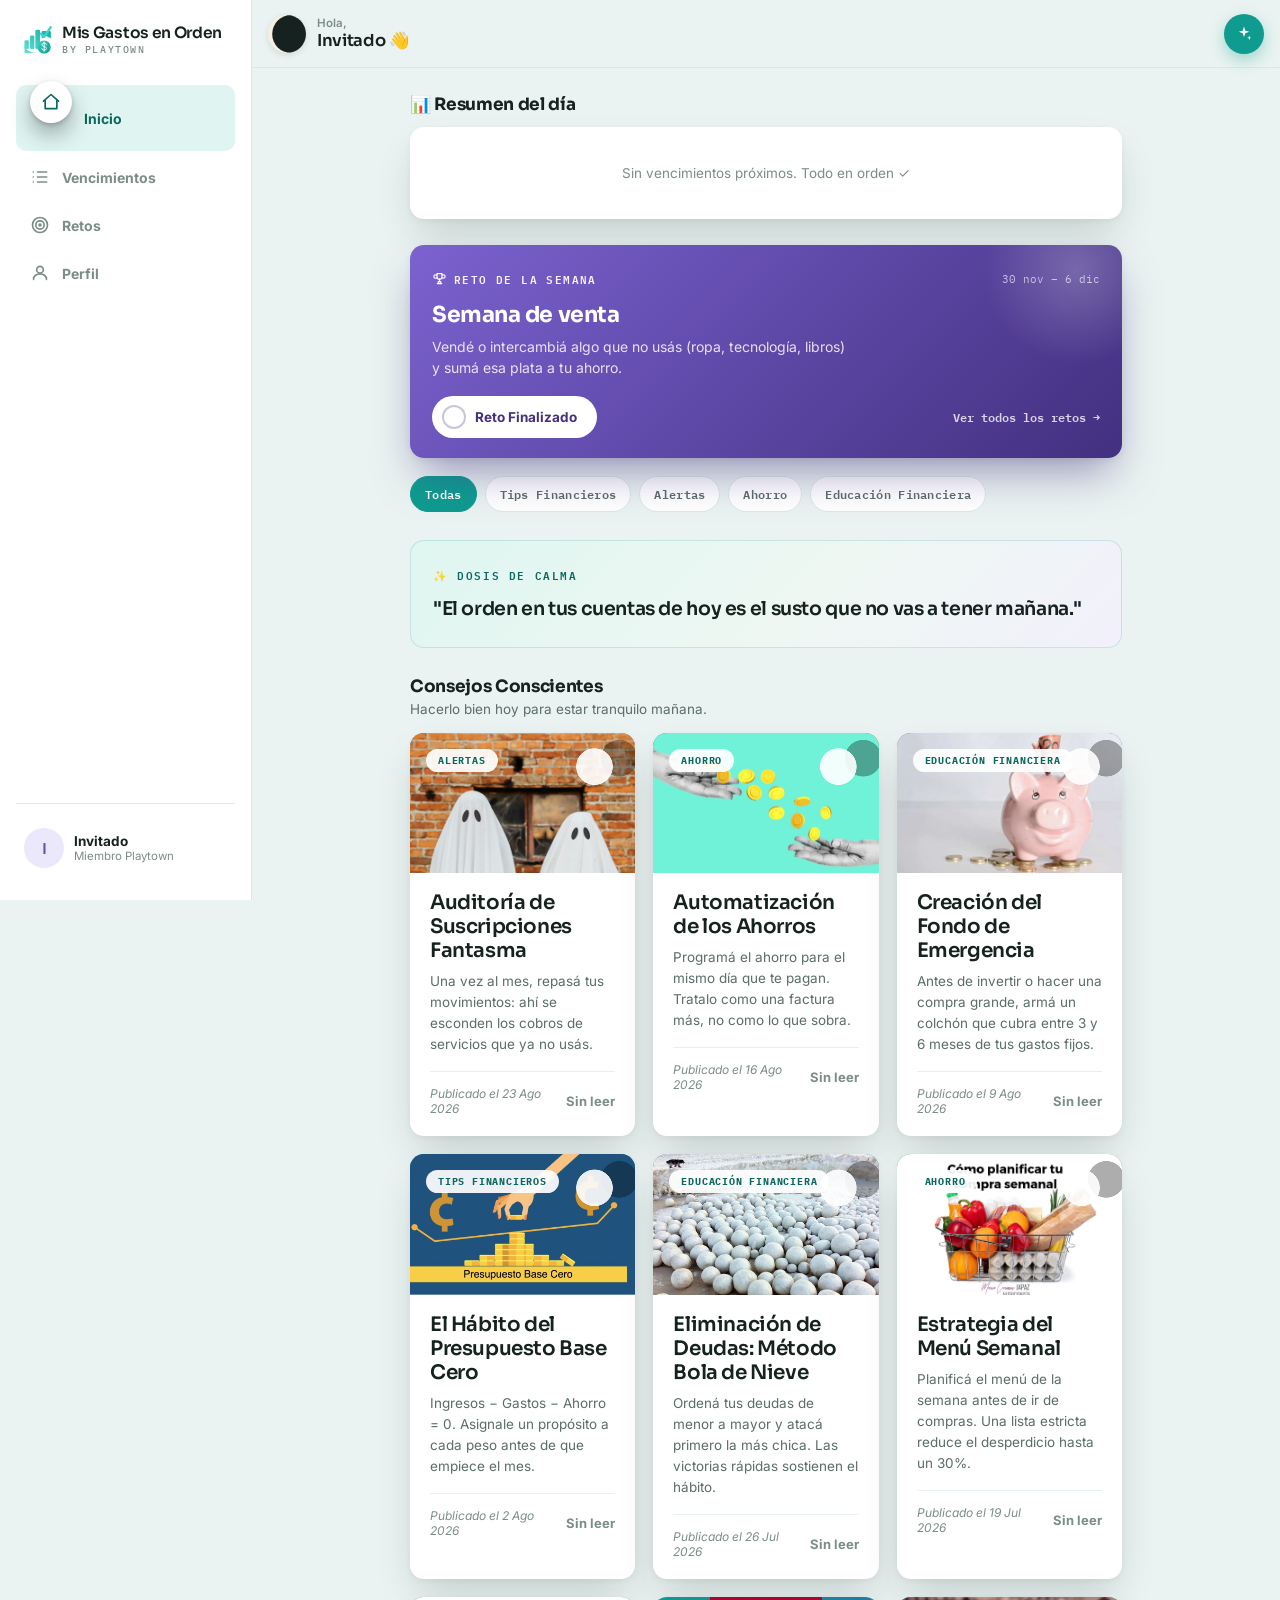
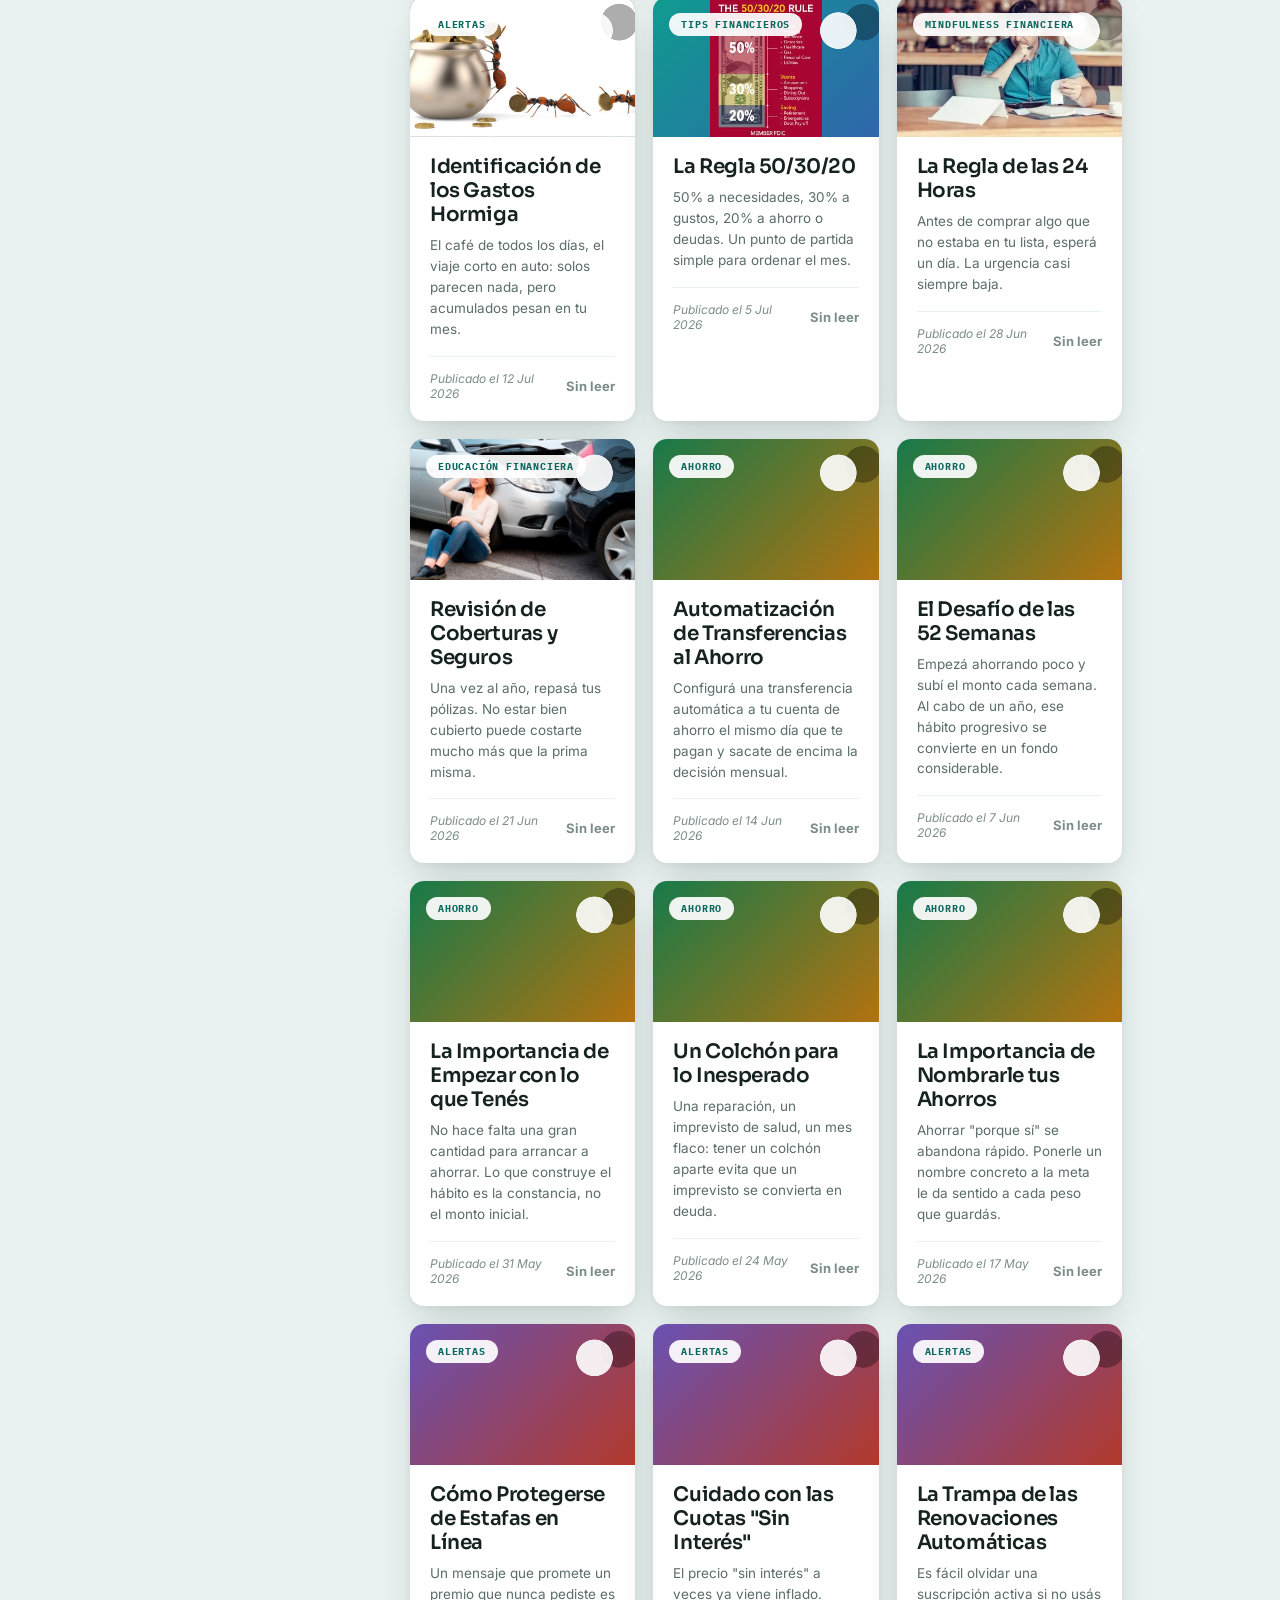
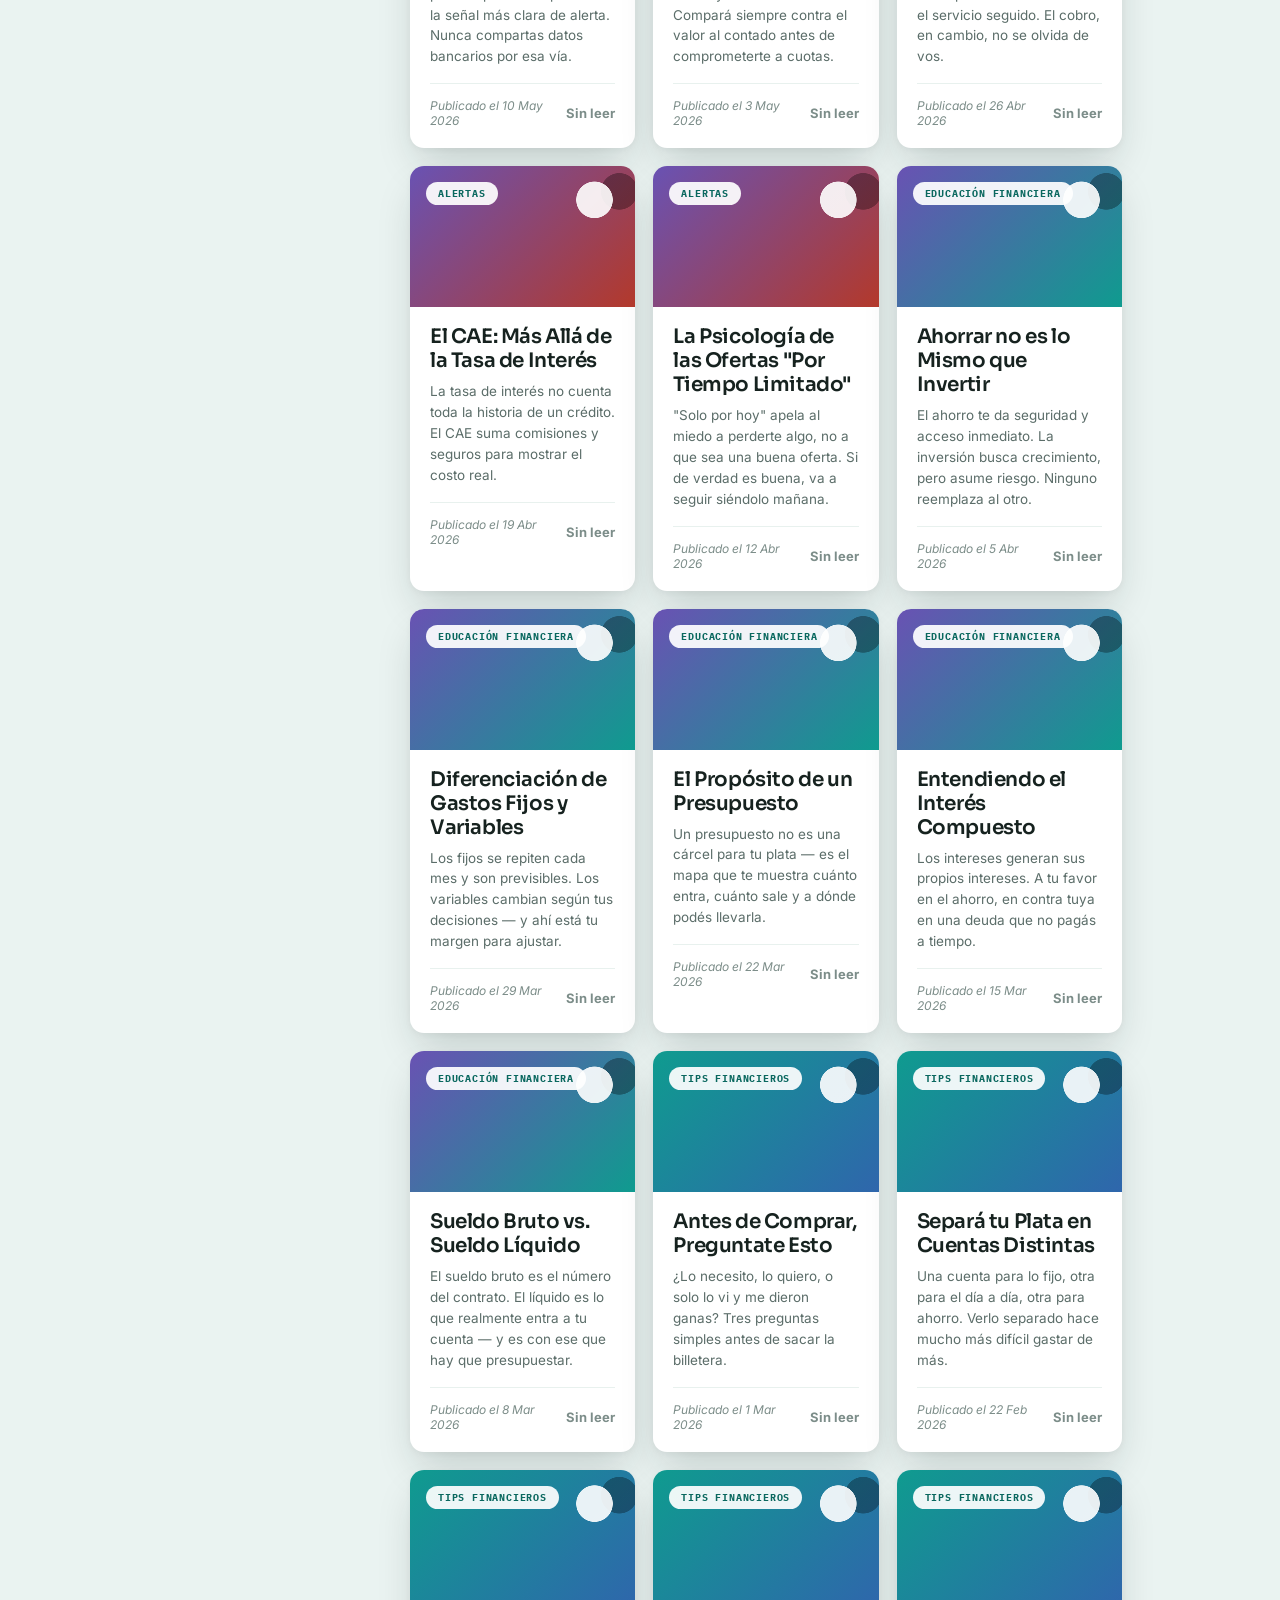
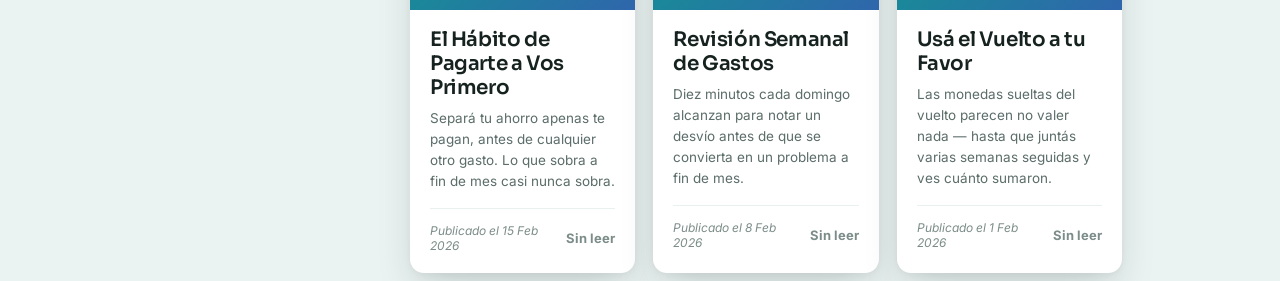
==== index.html @ 96838a33 "Initial commit: Mis Gastos en Orden App de bienestar financiero con motor de vencimientos recurrente" ====
<!DOCTYPE html>
<html lang="es">
<head>
<meta charset="UTF-8">
<meta name="viewport" content="width=device-width, initial-scale=1.0, viewport-fit=cover">
<title>Mis Gastos en Orden — Inicio</title>
<link rel="preconnect" href="https://fonts.googleapis.com">
<link rel="preconnect" href="https://fonts.gstatic.com" crossorigin>
<link href="https://fonts.googleapis.com/css2?family=Sora:wght@400;500;600;700&family=Inter:wght@400;500;600;700;800&family=IBM+Plex+Mono:wght@400;500;600&display=swap" rel="stylesheet">
<link rel="stylesheet" href="styles.css">
<link rel="icon" type="image/svg+xml" href="assets/brand/logo-mark.svg">
<link rel="apple-touch-icon" href="assets/brand/apple-touch-icon.png">
<meta name="theme-color" content="#eaf3f1">
</head>
<body>

<header class="app-header">
  <a class="header-greet" href="perfil.html">
    <span class="moon-glyph moon-glyph--lg" aria-hidden="true"><span class="moon-shadow"></span></span>
    <div class="header-greet-text">
      <p class="greet-label">Hola,</p>
      <p class="greet-name"><span class="js-greet-name">Invitado</span> 👋</p>
    </div>
  </a>
  <button class="assistant-btn" aria-label="Asistente" onclick="showToast('Muy pronto')">
    <svg viewBox="0 0 24 24" fill="currentColor"><path d="M12 2l1.8 5.6L19 9l-5.2 1.9L12 16l-1.8-5.1L5 9l5.2-1.4L12 2z"/><path d="M19 14l.9 2.6L22 17l-2.1.7L19 20l-.9-2.3L16 17l2.1-.4L19 14z"/></svg>
  </button>
</header>

<div id="home-container" class="page">
  <div class="section-head" style="margin-top:6px"><h2>📊 Resumen del día</h2></div>
  <div class="summary-list" id="home-summary"></div>

  <div id="home-challenge" hidden></div>

  <div class="cat-filter" id="home-cat-filter"></div>

  <div class="calm-card">
    <p class="calm-eyebrow">✨ Dosis de Calma</p>
    <p class="calm-quote" id="home-calm-quote">""</p>
  </div>

  <div class="section-head"><h2>Consejos Conscientes</h2></div>
  <p class="section-sub">Hacerlo bien hoy para estar tranquilo mañana.</p>
  <div class="tips-list" id="home-tips"></div>
</div>

<nav class="app-nav">
  <div class="nav-top"><div class="brand-mark"><img class="brand-icon" src="assets/brand/logo-mark.svg" alt="" aria-hidden="true"><div class="brand-logo">Mis Gastos en Orden<small>by PLAYTOWN</small></div></div></div>
  <div class="nav-links">
    <a class="nav-item" id="nav-home" href="index.html">
      <svg viewBox="0 0 24 24" fill="none" stroke="currentColor" stroke-width="2" stroke-linecap="round" stroke-linejoin="round"><path d="M3 11l9-8 9 8"/><path d="M5 10v10h14V10"/></svg>
      <span>Inicio</span>
    </a>
    <a class="nav-item" id="nav-registros" href="registros.html">
      <svg viewBox="0 0 24 24" fill="none" stroke="currentColor" stroke-width="2" stroke-linecap="round" stroke-linejoin="round"><path d="M9 6h11M9 12h11M9 18h11"/><path d="M4 6h.01M4 12h.01M4 18h.01"/></svg>
      <span>Vencimientos</span>
    </a>
    <a class="nav-item" id="nav-retos" href="retos.html">
      <svg viewBox="0 0 24 24" fill="none" stroke="currentColor" stroke-width="2"><circle cx="12" cy="12" r="9"/><circle cx="12" cy="12" r="5"/><circle cx="12" cy="12" r="1.2" fill="currentColor"/></svg>
      <span>Retos</span>
    </a>
    <a class="nav-item" id="nav-perfil" href="perfil.html">
      <svg viewBox="0 0 24 24" fill="none" stroke="currentColor" stroke-width="2" stroke-linecap="round" stroke-linejoin="round"><circle cx="12" cy="8" r="4"/><path d="M4 20c0-4 3.5-7 8-7s8 3 8 7"/></svg>
      <span>Perfil</span>
    </a>
  </div>
  <div class="nav-bottom">
    <a class="nav-user" href="perfil.html">
      <div class="avatar js-avatar">I</div>
      <div>
        <p class="nav-user-name">Invitado</p>
        <p class="nav-user-sub">Miembro Playtown</p>
      </div>
    </a>
  </div>
</nav>

<script src="mock-data.js"></script>
<script src="app.js"></script>
</body>
</html>
---- styles.css ----
/* ============================================================
   MIS GASTOS EN ORDEN — design system
   Wallet teal: fondo menta muy suave, cards blancas flotando,
   acento turquesa vibrante como color de marca, tipografía
   redondeada y amigable en titulares (nada de alarma financiera).
   El anillo de vencimiento de cada gasto fijo (ver app.js) sigue
   siendo la seña de identidad — sólo cambia la paleta que lo viste.
   Los montos y fechas se escriben en mono, como una cartola.
   ============================================================ */

:root {
  --bg: #eaf3f1;
  --card: #ffffff;
  --ink: #16221f;
  --ink-dim: #5b6d69;
  --ink-faint: #7c8d89;
  --border: #dbe8e4;
  --border-soft: #e8f1ee;

  --cyan: #0f9b8f;
  --cyan-ink: #0a685f;
  --cyan-pastel: #e0f5f2;
  --violet: #6952b3;
  --violet-pastel: #ece8fb;
  --blue: #2f66ac;
  --blue-pastel: #e6eff9;
  --green: #177a4a;
  --green-pastel: #e3f6ec;
  --orange: #b3720f;
  --orange-pastel: #fbeed9;
  --red: #b3392b;
  --red-pastel: #fbe3e0;

  --nav-bg: #0c433d;
  --nav-fg: rgba(255,255,255,0.62);
  --nav-fg-active: #ffffff;
  --nav-active-bg: rgba(255,255,255,0.16);

  --rl: 14px;
  --rm: 12px;
  --rs: 10px;

  --header-h: 68px;
  --nav-h: 64px;
  --sidebar-w: 252px;

  --shadow-card: 0 2px 6px rgba(16,34,31,0.04), 0 20px 40px -8px rgba(16,34,31,0.18);
  --shadow-card-sm: 0 2px 4px rgba(16,34,31,0.04), 0 10px 24px -6px rgba(16,34,31,0.14);
  --shadow-pop: 0 24px 64px rgba(16,34,31,0.24);
  --shadow-nav: 0 18px 40px rgba(12,67,61,0.4);

  --font-display: 'Sora', -apple-system, BlinkMacSystemFont, "Segoe UI", sans-serif;
  --font-body: 'Inter', -apple-system, BlinkMacSystemFont, "Segoe UI", Roboto, Helvetica, Arial, sans-serif;
  /* Sora es ancha por defecto; el tracking negativo es lo que la hace leer
     compacta y moderna en títulos. Va junto a --font-display, siempre. */
  --tracking-display: -0.02em;
  --font-mono: 'IBM Plex Mono', ui-monospace, SFMono-Regular, Menlo, Consolas, monospace;

  font-family: var(--font-body);
}

* { box-sizing: border-box; }

html, body {
  margin: 0;
  padding: 0;
  background: var(--bg);
  color: var(--ink);
  -webkit-font-smoothing: antialiased;
}

body {
  padding-top: var(--header-h);
  padding-bottom: calc(var(--nav-h) + 42px);
  min-height: 100vh;
  overflow-x: hidden;
}
body.no-nav { padding-bottom: 24px; }

img { max-width: 100%; display: block; }
a { color: inherit; text-decoration: none; }
button { font-family: inherit; cursor: pointer; border: none; background: none; color: inherit; }
input, select, textarea { font-family: inherit; }

:focus-visible {
  outline: 2px solid var(--cyan);
  outline-offset: 2px;
  border-radius: 4px;
}

@media (prefers-reduced-motion: reduce) {
  *, *::before, *::after {
    animation-duration: 0.001ms !important;
    animation-iteration-count: 1 !important;
    transition-duration: 0.001ms !important;
  }
}

.page {
  max-width: 640px;
  margin: 0 auto;
  padding: 20px 16px 8px;
}

/* ---------- fixed header ---------- */

.app-header {
  position: fixed;
  top: 0;
  left: 0;
  right: 0;
  height: var(--header-h);
  background: rgba(234,243,241,0.88);
  backdrop-filter: blur(10px);
  border-bottom: 1px solid var(--border);
  display: flex;
  align-items: center;
  justify-content: space-between;
  padding: 0 16px;
  z-index: 40;
}

.brand-mark {
  display: flex;
  align-items: center;
  gap: 10px;
}

/* Isotipo oficial (barras + check + moneda). Vive en assets/brand/logo-mark.svg
   y se repite en cada header/sidebar; el favicon usa el mismo archivo. */
.brand-icon {
  width: 28px;
  height: 28px;
  flex-shrink: 0;
  display: block;
}

/* La luna de hoy se calcula en renderMoonGlyphs() (app.js). Desde que existe
   el isotipo, ya no acompaña al wordmark en header/sidebar: queda como avatar
   del saludo en Inicio (.moon-glyph--lg), que es donde el ciclo lunar se lee
   como "la plata también tiene fases". */
.moon-glyph {
  position: relative;
  width: 20px;
  height: 20px;
  border-radius: 50%;
  overflow: hidden;
  flex-shrink: 0;
  background: #f6f0e3;
  border: 1px solid var(--border);
}
.moon-shadow {
  position: absolute;
  inset: 0;
  background: var(--ink);
  border-radius: 50%;
}

.brand-logo {
  font-family: var(--font-display);
  letter-spacing: var(--tracking-display);
  font-weight: 600;
  font-size: 15.5px;
  color: var(--ink);
  line-height: 1.15;
}
.brand-logo small {
  display: block;
  font-family: var(--font-mono);
  font-weight: 500;
  font-size: 10px;
  color: var(--ink-faint);
  letter-spacing: 1.6px;
  text-transform: uppercase;
  margin-top: 2px;
}

/* ---------- header greeting (home) ---------- */
/* Reemplaza al brand-mark en Inicio: la marca lunar hace de avatar y el
   saludo ocupa el lugar del nombre de la app, como el "Hi! Ismail" de la
   referencia — sin perder el mecanismo de la luna del día. */
.header-greet {
  display: flex;
  align-items: center;
  gap: 11px;
}
.moon-glyph--lg {
  width: 38px;
  height: 38px;
  border: none;
  box-shadow: 0 2px 6px rgba(16,34,31,0.12);
}
.header-greet-text { line-height: 1.2; }
.greet-label {
  margin: 0;
  font-size: 11.5px;
  color: var(--ink-faint);
  font-weight: 600;
}
.greet-name {
  margin: 0;
  font-family: var(--font-display);
  letter-spacing: var(--tracking-display);
  font-weight: 600;
  font-size: 16.5px;
  color: var(--ink);
}

.assistant-btn {
  width: 40px;
  height: 40px;
  border-radius: 50%;
  background: var(--cyan);
  color: #fff;
  display: flex;
  align-items: center;
  justify-content: center;
  flex-shrink: 0;
  box-shadow: 0 6px 16px rgba(15,155,143,0.35);
  transition: transform 0.15s ease;
}
.assistant-btn:active { transform: scale(0.94); }
.assistant-btn svg { width: 18px; height: 18px; }

.back-btn {
  display: inline-flex;
  align-items: center;
  gap: 6px;
  color: var(--ink-dim);
  font-weight: 600;
  font-size: 14px;
}
.back-btn svg { width: 18px; height: 18px; }
.back-btn:hover { color: var(--ink); }

/* ---------- page titles ---------- */

.page-title {
  font-family: var(--font-display);
  letter-spacing: var(--tracking-display);
  font-size: 26px;
  font-weight: 700;
  margin: 4px 0 6px;
}
.page-sub {
  color: var(--ink-dim);
  font-size: 14px;
  margin: 0 0 22px;
}

.section-head {
  display: flex;
  align-items: baseline;
  justify-content: space-between;
  margin: 28px 0 12px;
}
.section-head h2 {
  font-family: var(--font-display);
  letter-spacing: var(--tracking-display);
  font-size: 17px;
  font-weight: 700;
  margin: 0;
}
.section-sub {
  color: var(--ink-dim);
  font-size: 13.5px;
  margin: -8px 0 16px;
}

/* ---------- summary cards (Resumen del día) ---------- */
/* Una sola card agrupada con filas divididas adentro — como el listado de
   transacciones de la referencia — en vez de una card suelta por aviso. */

.summary-list {
  display: block;
  background: var(--card);
  border-radius: var(--rl);
  box-shadow: var(--shadow-card);
  overflow: hidden;
  padding: 4px 0;
}
.summary-list .empty-state { padding: 34px 22px; }
.summary-list .skeleton { margin: 10px 16px; height: 56px; border-radius: var(--rs); }

.summary-card {
  display: flex;
  flex-direction: column;
  gap: 12px;
  background: none;
  border: none;
  padding: 18px 22px;
  transition: background 0.15s ease;
}
.summary-card:active { background: var(--border-soft); }
.summary-card + .summary-card { border-top: 1px solid var(--border-soft); }
.summary-card.is-overdue { background: linear-gradient(90deg, var(--red-pastel), var(--card) 70%); }

.summary-card-top { display: flex; align-items: center; gap: 16px; }
.summary-card-bottom { display: flex; align-items: center; justify-content: flex-end; gap: 10px; flex-wrap: wrap; }

/* ---------- anillo de ciclo (vencimientos) ---------- */
/* Barrido real: día 1 del mes = casi vacío, día de vencimiento = anillo
   completo. Vencido tiñe de rojo con un pulso lento; pagado cierra en
   verde con un check superpuesto. Ver VENC_RING_COLOR en app.js. */

.venc-icon {
  position: relative;
  flex-shrink: 0;
  display: flex;
  align-items: center;
  justify-content: center;
}
.venc-ring { position: absolute; inset: 0; }
.venc-ring-track { fill: none; stroke: var(--border); stroke-width: 2.5px; }
.venc-ring-fill {
  fill: none;
  stroke-width: 2.5px;
  stroke-linecap: round;
  transition: stroke-dasharray 0.4s ease;
}
.venc-ring--pulse .venc-ring-fill { animation: venc-pulse 2.8s ease-in-out infinite; }
@keyframes venc-pulse {
  0%, 100% { opacity: 1; }
  50% { opacity: 0.45; }
}
.venc-check {
  position: absolute;
  right: -2px;
  bottom: -2px;
  width: 16px;
  height: 16px;
  border-radius: 50%;
  background: var(--green);
  color: #fff;
  border: 2px solid var(--card);
  display: flex;
  align-items: center;
  justify-content: center;
}
.venc-check svg { width: 8px; height: 8px; }

.summary-icon {
  width: 52px;
  height: 52px;
  border-radius: 50%;
  flex-shrink: 0;
  position: relative;
  z-index: 1;
  display: flex;
  align-items: center;
  justify-content: center;
}
.summary-icon svg { width: 22px; height: 22px; }
.summary-icon.cyan { background: var(--cyan-pastel); color: var(--cyan-ink); }
.summary-icon.violet { background: var(--violet-pastel); color: var(--violet); }
.summary-icon.green { background: var(--green-pastel); color: var(--green); }
.summary-icon.red { background: var(--red-pastel); color: var(--red); }
.summary-icon.blue { background: var(--blue-pastel); color: var(--blue); }
.summary-icon.orange { background: var(--orange-pastel); color: var(--orange); }
.summary-icon.grey { background: var(--border-soft); color: var(--ink-faint); }

.summary-body { flex: 1; min-width: 0; }
.summary-body h3 {
  font-family: var(--font-display);
  letter-spacing: var(--tracking-display);
  font-size: 15px;
  font-weight: 600;
  margin: 0 0 2px;
}
.summary-cat {
  font-family: var(--font-mono);
  font-size: 11px;
  font-weight: 500;
  color: var(--ink-faint);
}
.summary-body p {
  font-size: 12.5px;
  color: var(--ink-dim);
  margin: 0;
  overflow: hidden;
  text-overflow: ellipsis;
  white-space: nowrap;
}

.status-pill {
  display: inline-flex;
  align-items: center;
  gap: 4px;
  padding: 2px 8px;
  border-radius: 999px;
  font-family: var(--font-mono);
  font-size: 9.5px;
  font-weight: 600;
  letter-spacing: 0.4px;
  text-transform: uppercase;
  margin-left: 8px;
  vertical-align: middle;
}
.status-pill.overdue { background: var(--red); color: #fff; }
.status-pill.due-soon { background: var(--cyan-pastel); color: var(--cyan-ink); }
.summary-body p .status-pill:first-child { margin-left: 0; }

.chevron {
  width: 18px;
  height: 18px;
  color: var(--ink-faint);
  flex-shrink: 0;
}

.summary-actions {
  display: flex;
  align-items: center;
  gap: 8px;
  flex-shrink: 0;
}
.summary-pay-btn {
  display: flex;
  align-items: center;
  gap: 5px;
  height: 34px;
  padding: 0 13px 0 10px;
  border-radius: 999px;
  background: var(--green);
  color: #fff;
  font-family: var(--font-mono);
  font-weight: 700;
  font-size: 10px;
  letter-spacing: 0.2px;
  text-transform: uppercase;
  white-space: nowrap;
  flex-shrink: 0;
  transition: transform 0.15s ease, filter 0.15s ease;
}
.summary-pay-btn svg { width: 15px; height: 15px; flex-shrink: 0; }
.summary-pay-btn:hover { filter: brightness(1.08); }
.summary-pay-btn:active { transform: scale(0.95); }

.summary-more-btn {
  width: 32px;
  height: 32px;
  border-radius: 50%;
  display: flex;
  align-items: center;
  justify-content: center;
  color: var(--ink-faint);
  flex-shrink: 0;
}
.summary-more-btn svg { width: 15px; height: 15px; }
.summary-more-btn:hover { background: var(--border-soft); color: var(--ink); }

/* ---------- filtro de categorías (Consejos Conscientes) ---------- */

.cat-filter {
  display: flex;
  gap: 8px;
  overflow-x: auto;
  margin: 18px 0 0;
  padding-bottom: 2px;
  scrollbar-width: none;
}
.cat-filter::-webkit-scrollbar { display: none; }
.cat-chip {
  flex-shrink: 0;
  padding: 7px 14px;
  border-radius: 999px;
  border: 1px solid var(--border);
  background: var(--card);
  font-family: var(--font-mono);
  font-size: 11.5px;
  font-weight: 600;
  letter-spacing: 0.3px;
  color: var(--ink-dim);
  transition: background 0.15s, color 0.15s, border-color 0.15s;
}
.cat-chip.active {
  background: var(--cyan);
  border-color: var(--cyan);
  color: #fff;
}

/* ---------- dosis de calma ---------- */

.calm-card {
  border-radius: var(--rl);
  padding: 24px 22px;
  margin: 26px 0 4px;
  background: linear-gradient(135deg, #dff6f1, #eef7f2 55%, #f2f0fb);
  border: 1px solid rgba(15,155,143,0.18);
}
.calm-eyebrow {
  font-family: var(--font-mono);
  font-size: 11px;
  font-weight: 600;
  letter-spacing: 1.6px;
  text-transform: uppercase;
  color: var(--cyan-ink);
  margin: 0 0 12px;
}
.calm-quote {
  font-family: var(--font-display);
  letter-spacing: var(--tracking-display);
  font-style: normal;
  font-weight: 600;
  font-size: 19px;
  line-height: 1.4;
  margin: 0;
  color: var(--ink);
}

/* ---------- reto de la semana ---------- */
/* La pieza más llamativa de la app, a propósito: una card llena de color
   contra el fondo menta y las cards blancas, para que el reto no se lea como
   un aviso de vencimiento más. Violeta mientras corre, verde al finalizarlo —
   y nunca desaparece: se queda visible toda la semana.
   El check del botón hereda la gramática del anillo de vencimiento: vacío
   mientras hay algo pendiente, cerrado y en verde cuando ya está. */

.challenge-card {
  position: relative;
  overflow: hidden;
  border-radius: var(--rl);
  padding: 24px 22px 20px;
  margin: 26px 0 4px;
  color: #fff;
  background: linear-gradient(135deg, #7b62cf 0%, #5b46a3 55%, #43307f 100%);
  box-shadow: 0 2px 6px rgba(16,34,31,0.06), 0 22px 44px -10px rgba(67,48,127,0.5);
  transition: background 0.25s ease, box-shadow 0.25s ease;
}
/* Halo suave, puramente decorativo: da profundidad sin sumar un asset. */
.challenge-card::after {
  content: '';
  position: absolute;
  top: -70px;
  right: -50px;
  width: 190px;
  height: 190px;
  border-radius: 50%;
  background: radial-gradient(circle, rgba(255,255,255,0.22), rgba(255,255,255,0) 70%);
  pointer-events: none;
}
.challenge-card.is-done {
  background: linear-gradient(135deg, #239c62 0%, #147a4a 55%, #0c5836 100%);
  box-shadow: 0 2px 6px rgba(16,34,31,0.06), 0 22px 44px -10px rgba(12,88,54,0.45);
}
#retos-current .challenge-card { margin-top: 4px; }

.challenge-head {
  position: relative;
  display: flex;
  align-items: center;
  justify-content: space-between;
  gap: 10px;
  margin-bottom: 13px;
}
.challenge-eyebrow {
  display: flex;
  align-items: center;
  gap: 7px;
  font-family: var(--font-mono);
  font-size: 11px;
  font-weight: 600;
  letter-spacing: 1.4px;
  text-transform: uppercase;
  color: rgba(255,255,255,0.92);
}
.challenge-eyebrow svg { width: 15px; height: 15px; flex-shrink: 0; }
.challenge-week {
  font-family: var(--font-mono);
  font-size: 11px;
  color: rgba(255,255,255,0.66);
  white-space: nowrap;
}
.challenge-title {
  position: relative;
  font-family: var(--font-display);
  letter-spacing: var(--tracking-display);
  font-size: 22px;
  font-weight: 700;
  margin: 0 0 8px;
}
.challenge-desc {
  position: relative;
  margin: 0 0 18px;
  font-size: 14px;
  line-height: 1.5;
  color: rgba(255,255,255,0.84);
  max-width: 46ch;
}
.challenge-foot {
  position: relative;
  display: flex;
  align-items: center;
  justify-content: space-between;
  gap: 12px;
  flex-wrap: wrap;
}
.challenge-btn {
  display: flex;
  align-items: center;
  gap: 9px;
  height: 42px;
  padding: 0 20px 0 10px;
  border-radius: 999px;
  background: #fff;
  color: #43307f;
  font-weight: 700;
  font-size: 13.5px;
  transition: transform 0.15s ease;
}
.challenge-btn:active { transform: scale(0.97); }
.challenge-check {
  width: 24px;
  height: 24px;
  border-radius: 50%;
  flex-shrink: 0;
  display: flex;
  align-items: center;
  justify-content: center;
  border: 2px solid rgba(67,48,127,0.28);
  color: transparent;
  transition: background 0.2s ease, color 0.2s ease, border-color 0.2s ease;
}
.challenge-check svg { width: 13px; height: 13px; }
.challenge-btn:hover .challenge-check { border-color: rgba(67,48,127,0.5); }
.challenge-card.is-done .challenge-btn { color: #0c5836; }
.challenge-card.is-done .challenge-check {
  background: var(--green);
  border-color: var(--green);
  color: #fff;
}
.challenge-link {
  font-family: var(--font-mono);
  font-size: 11.5px;
  font-weight: 600;
  color: rgba(255,255,255,0.78);
}
.challenge-link:hover { color: #fff; }

/* ---------- historial de retos (página Retos) ---------- */
/* Los que se pasaron no van en rojo: la app no reta al usuario, sólo deja
   el registro. Gris apagado, misma lógica que el "sin alarma" del resto. */

.section-count {
  font-family: var(--font-mono);
  font-size: 12px;
  font-weight: 600;
  color: var(--ink-faint);
}

.challenge-list {
  display: block;
  background: var(--card);
  border-radius: var(--rl);
  box-shadow: var(--shadow-card);
  overflow: hidden;
  padding: 4px 0;
}
.challenge-list .empty-state { padding: 30px 22px; }

.challenge-row {
  display: flex;
  align-items: flex-start;
  gap: 14px;
  padding: 16px 22px;
}
.challenge-row + .challenge-row { border-top: 1px solid var(--border-soft); }
.challenge-row-icon {
  width: 32px;
  height: 32px;
  border-radius: 50%;
  flex-shrink: 0;
  margin-top: 2px;
  display: flex;
  align-items: center;
  justify-content: center;
}
.challenge-row-icon svg { width: 15px; height: 15px; }
.challenge-row-icon.is-done { background: var(--green-pastel); color: var(--green); }
.challenge-row-icon.is-missed { background: var(--border-soft); color: var(--ink-faint); }

.challenge-row-body { flex: 1; min-width: 0; }
.challenge-row-top {
  display: flex;
  align-items: center;
  gap: 8px;
  flex-wrap: wrap;
  margin-bottom: 3px;
}
.challenge-row-top h4 { margin: 0; font-size: 14.5px; font-weight: 700; }
.challenge-row-body p {
  margin: 0 0 6px;
  font-size: 13px;
  line-height: 1.45;
  color: var(--ink-dim);
}
.challenge-row-week {
  font-family: var(--font-mono);
  font-size: 11px;
  color: var(--ink-faint);
}

/* ---------- tips (Consejos Conscientes) ---------- */

.tips-list {
  display: grid;
  grid-template-columns: 1fr;
  gap: 18px;
}
@media (min-width: 640px) {
  .tips-list { grid-template-columns: repeat(2, 1fr); }
}
@media (min-width: 900px) {
  .tips-list { grid-template-columns: repeat(3, 1fr); }
}

.tip-card {
  background: var(--card);
  border: none;
  border-radius: var(--rl);
  overflow: hidden;
  box-shadow: var(--shadow-card);
  display: block;
}

.tip-image {
  position: relative;
  aspect-ratio: 16 / 10;
  background: var(--tip-grad, linear-gradient(135deg, #0f9b8f, #177a4a));
  display: flex;
  align-items: flex-start;
  padding: 16px;
  overflow: hidden;
}
.tip-image-photo {
  position: absolute;
  inset: 0;
  width: 100%;
  height: 100%;
}
/* Crescent en la esquina: la misma gramática de dos círculos superpuestos
   del glifo lunar del header (ver renderMoonGlyphs en app.js), no una
   textura decorativa genérica. */
.tip-image::after {
  content: '';
  position: absolute;
  inset: 0;
  background:
    radial-gradient(circle 30px at 82% 24%, rgba(255,255,255,0.9), rgba(255,255,255,0.9) 60%, transparent 62%),
    radial-gradient(circle 30px at 93% 18%, rgba(0,0,0,0.32), rgba(0,0,0,0.32) 60%, transparent 62%);
}
.tip-badge {
  position: relative;
  z-index: 1;
  padding: 5px 12px;
  border-radius: 999px;
  background: rgba(255,255,255,0.92);
  color: var(--cyan-ink);
  font-family: var(--font-mono);
  font-size: 10px;
  font-weight: 700;
  letter-spacing: 0.8px;
  text-transform: uppercase;
}

.tip-body { padding: 18px 20px 20px; }
.tip-body h3 {
  font-family: var(--font-display);
  letter-spacing: var(--tracking-display);
  font-size: 20px;
  font-weight: 600;
  margin: 0 0 8px;
  line-height: 1.2;
}
.tip-body p.tip-excerpt {
  font-size: 13.5px;
  color: var(--ink-dim);
  line-height: 1.55;
  margin: 0 0 16px;
}
.tip-divider { border: none; border-top: 1px solid var(--border-soft); margin: 0 0 14px; }
.tip-footer {
  display: flex;
  align-items: center;
  justify-content: space-between;
  gap: 12px;
}
.tip-footer .tip-hint {
  font-style: italic;
  font-size: 12px;
  color: var(--ink-faint);
}
.tip-footer .tip-status {
  font-weight: 700;
  font-size: 13px;
  color: var(--ink-faint);
  white-space: nowrap;
}
.tip-status.is-seen { color: var(--cyan-ink); }
.tip-status.is-done { color: var(--green); }

/* ---------- contenido detail ---------- */

.content-hero {
  aspect-ratio: 16 / 10;
  border-radius: var(--rl);
  background: var(--tip-grad, linear-gradient(135deg, #0f9b8f, #177a4a));
  margin-bottom: 20px;
  position: relative;
  overflow: hidden;
}
.content-hero-photo {
  position: absolute;
  inset: 0;
  width: 100%;
  height: 100%;
}
.content-hero::after {
  content: '';
  position: absolute;
  inset: 0;
  background:
    radial-gradient(circle 46px at 82% 24%, rgba(255,255,255,0.9), rgba(255,255,255,0.9) 60%, transparent 62%),
    radial-gradient(circle 46px at 95% 16%, rgba(0,0,0,0.32), rgba(0,0,0,0.32) 60%, transparent 62%);
}
.content-meta {
  font-family: var(--font-mono);
  font-size: 11.5px;
  font-weight: 600;
  letter-spacing: 0.4px;
  color: var(--cyan-ink);
  text-transform: uppercase;
  margin: 0 0 8px;
}
.content-title {
  font-family: var(--font-display);
  letter-spacing: var(--tracking-display);
  font-size: 27px;
  font-weight: 600;
  line-height: 1.2;
  margin: 0 0 18px;
}
.content-body {
  font-size: 15px;
  line-height: 1.75;
  color: #29332f;
}
.content-body p { margin: 0 0 16px; }

.cta-btn {
  display: block;
  width: 100%;
  text-align: center;
  padding: 15px;
  border-radius: 999px;
  background: var(--ink);
  color: #fff;
  font-weight: 700;
  font-size: 14.5px;
  margin-top: 28px;
}

/* ---------- tips relacionados (pie del detalle) ---------- */

.related {
  margin-top: 34px;
  padding-top: 24px;
  border-top: 1px solid var(--border-soft);
}
.related[hidden] { display: none; }
.related-title {
  font-family: var(--font-display);
  letter-spacing: var(--tracking-display);
  font-size: 19px;
  font-weight: 600;
  margin: 0 0 14px;
}
.related-list { display: grid; gap: 10px; }

.related-card {
  display: flex;
  align-items: center;
  gap: 14px;
  padding: 12px;
  background: var(--card);
  border-radius: var(--rm);
  box-shadow: var(--shadow-card);
  transition: transform 0.15s ease;
}
.related-card:active { transform: scale(0.99); }

.related-thumb {
  position: relative;
  flex-shrink: 0;
  width: 66px;
  height: 66px;
  border-radius: var(--rs);
  overflow: hidden;
  background: var(--tip-grad, linear-gradient(135deg, #0f9b8f, #177a4a));
}
.related-thumb img { position: absolute; inset: 0; width: 100%; height: 100%; }
/* Mismo crescent que la card de home y el hero, en chico. */
.related-thumb::after {
  content: '';
  position: absolute;
  inset: 0;
  background:
    radial-gradient(circle 9px at 74% 24%, rgba(255,255,255,0.85), rgba(255,255,255,0.85) 60%, transparent 62%),
    radial-gradient(circle 9px at 92% 16%, rgba(0,0,0,0.3), rgba(0,0,0,0.3) 60%, transparent 62%);
}

.related-info { display: flex; flex-direction: column; gap: 4px; min-width: 0; }
.related-badge {
  font-family: var(--font-mono);
  font-size: 9.5px;
  font-weight: 700;
  letter-spacing: 0.8px;
  text-transform: uppercase;
  color: var(--cyan-ink);
}
.related-name {
  font-family: var(--font-display);
  letter-spacing: var(--tracking-display);
  font-size: 15.5px;
  font-weight: 600;
  line-height: 1.25;
  color: var(--ink);
}
.related-info .tip-status { font-size: 12px; }
.related-arrow { width: 18px; height: 18px; flex-shrink: 0; margin-left: auto; color: var(--ink-faint); }

/* ---------- registros: CTA de Gasto Fijo ---------- */

.reg-hero {
  display: flex;
  align-items: center;
  gap: 18px;
  width: 100%;
  text-align: left;
  background: linear-gradient(135deg, var(--violet-pastel), var(--card) 65%);
  border: none;
  border-radius: var(--rl);
  padding: 24px;
  box-shadow: 0 2px 6px rgba(16,34,31,0.04), 0 20px 40px -8px rgba(105,82,179,0.28);
  transition: transform 0.15s ease;
}
.reg-hero:active { transform: scale(0.98); }
.reg-hero-icon {
  width: 58px;
  height: 58px;
  border-radius: var(--rm);
  flex-shrink: 0;
  background: var(--violet);
  color: #fff;
  display: flex;
  align-items: center;
  justify-content: center;
}
.reg-hero-icon svg { width: 26px; height: 26px; }
.reg-hero-body { flex: 1; min-width: 0; }
.reg-hero-body h2 {
  font-family: var(--font-display);
  letter-spacing: var(--tracking-display);
  font-size: 17.5px;
  font-weight: 600;
  margin: 0 0 3px;
}
.reg-hero-body p {
  font-size: 13px;
  color: var(--ink-dim);
  margin: 0;
}

/* ---------- vencimientos activos ---------- */

.subs-list {
  display: block;
  background: var(--card);
  border-radius: var(--rl);
  box-shadow: var(--shadow-card);
  overflow: hidden;
  padding: 4px 0;
}
.subs-list .empty-state { padding: 34px 22px; }

.sub-row {
  background: none;
  border: none;
  padding: 18px 22px;
  display: flex;
  align-items: flex-start;
  gap: 14px;
  transition: background 0.15s ease;
}
.sub-row + .sub-row { border-top: 1px solid var(--border-soft); }
.sub-cat-icon {
  width: 44px;
  height: 44px;
  border-radius: 50%;
  flex-shrink: 0;
  display: flex;
  align-items: center;
  justify-content: center;
}
.sub-cat-icon svg { width: 18px; height: 18px; }
.sub-cat-icon.violet { background: var(--violet-pastel); color: var(--violet); }
.sub-cat-icon.blue { background: var(--blue-pastel); color: var(--blue); }
.sub-cat-icon.orange { background: var(--orange-pastel); color: var(--orange); }
.sub-cat-icon.green { background: var(--green-pastel); color: var(--green); }
.sub-cat-icon.grey { background: var(--border-soft); color: var(--ink-faint); }
.sub-cat-icon.cyan { background: var(--cyan-pastel); color: var(--cyan-ink); }
.sub-cat-icon.red { background: var(--red-pastel); color: var(--red); }

.sub-main { flex: 1; min-width: 0; display: flex; flex-direction: column; gap: 7px; padding-top: 2px; }
.sub-top { display: flex; align-items: baseline; justify-content: space-between; gap: 10px; }
.sub-top h4 { margin: 0; font-size: 14.5px; font-weight: 700; overflow: hidden; text-overflow: ellipsis; white-space: nowrap; }
.sub-amount { font-family: var(--font-mono); font-weight: 700; font-size: 14px; white-space: nowrap; flex-shrink: 0; }

.sub-bottom { display: flex; align-items: center; justify-content: space-between; gap: 10px; flex-wrap: wrap; }
.sub-meta-wrap { display: flex; align-items: center; gap: 8px; flex-wrap: wrap; min-width: 0; }
.sub-meta { font-family: var(--font-mono); font-size: 11px; color: var(--ink-faint); white-space: nowrap; }

.sub-actions { display: flex; gap: 2px; flex-shrink: 0; margin-left: auto; }
.sub-actions button {
  width: 28px;
  height: 28px;
  border-radius: 8px;
  display: flex;
  align-items: center;
  justify-content: center;
  color: var(--ink-faint);
}
.sub-actions button:hover { background: var(--border-soft); color: var(--ink); }
.sub-actions button.danger:hover { background: var(--red-pastel); color: var(--red); }
.sub-actions svg { width: 14px; height: 14px; }

.badge-state {
  font-family: var(--font-mono);
  font-size: 9px;
  font-weight: 700;
  letter-spacing: 0.4px;
  text-transform: uppercase;
  padding: 3px 7px;
  border-radius: 999px;
  display: inline-block;
  white-space: nowrap;
}
.badge-state.upcoming { background: var(--border-soft); color: var(--ink-faint); }
.badge-state.due-soon { background: var(--cyan-pastel); color: var(--cyan-ink); }
.badge-state.overdue { background: var(--red); color: #fff; }
.badge-state.paid { background: var(--green-pastel); color: var(--green); }

/* ---------- forms / modal ---------- */

.modal-backdrop {
  position: fixed;
  inset: 0;
  background: rgba(16,34,31,0.48);
  display: none;
  align-items: flex-end;
  justify-content: center;
  z-index: 50;
  padding: 0;
}
.modal-backdrop.open { display: flex; }
.modal-sheet {
  background: var(--card);
  border-radius: 16px 16px 0 0;
  padding: 22px;
  width: 100%;
  max-width: 480px;
  max-height: 88vh;
  overflow-y: auto;
  box-shadow: var(--shadow-pop);
}
.modal-sheet h3 {
  margin: 0 0 18px;
  font-family: var(--font-display);
  letter-spacing: var(--tracking-display);
  font-weight: 600;
  font-size: 19px;
}

.field { margin-bottom: 14px; }
.field label {
  display: block;
  font-size: 12.5px;
  font-weight: 700;
  color: var(--ink-dim);
  margin-bottom: 6px;
}
.field input, .field select {
  width: 100%;
  padding: 13px 14px;
  border-radius: var(--rs);
  background: var(--bg);
  border: 1px solid var(--border);
  color: var(--ink);
  font-size: 14.5px;
  outline: none;
  transition: border-color 0.15s ease;
  appearance: none;
}
.field input:focus, .field select:focus { border-color: var(--cyan); }
.field-row { display: flex; gap: 10px; }
.field-row .field { flex: 1; }

.modal-actions { display: flex; gap: 10px; margin-top: 6px; }
.modal-actions button {
  flex: 1;
  padding: 14px;
  border-radius: 999px;
  font-weight: 700;
  font-size: 14px;
}
.modal-actions .cancel { background: var(--bg); color: var(--ink-dim); }
.modal-actions .save { background: var(--cyan-ink); color: #fff; }

@media (min-width: 640px) {
  .modal-backdrop { align-items: center; }
  .modal-sheet { border-radius: 16px; }
}

/* ---------- perfil ---------- */

.profile-head {
  display: flex;
  flex-direction: column;
  align-items: center;
  gap: 12px;
  padding: 8px 0 26px;
  text-align: center;
}
.avatar {
  width: 40px;
  height: 40px;
  border-radius: 50%;
  background: var(--violet-pastel);
  border: none;
  display: flex;
  align-items: center;
  justify-content: center;
  font-family: var(--font-display);
  letter-spacing: var(--tracking-display);
  font-weight: 600;
  font-size: 15px;
  color: var(--violet);
  flex-shrink: 0;
}
.profile-head .avatar { width: 74px; height: 74px; font-size: 27px; }
.profile-head h2 { margin: 0; font-family: var(--font-display); letter-spacing: var(--tracking-display); font-weight: 600; font-size: 20px; }
.profile-head p { margin: 0; color: var(--ink-faint); font-size: 12.5px; }

.form-block {
  background: var(--card);
  border: none;
  border-radius: var(--rl);
  padding: 6px 22px;
  margin-bottom: 16px;
  box-shadow: var(--shadow-card);
}
.form-row {
  display: flex;
  align-items: center;
  justify-content: space-between;
  padding: 15px 0;
  border-bottom: 1px solid var(--border-soft);
}
.form-row:last-child { border-bottom: none; }
.form-row .label { font-size: 13px; color: var(--ink-dim); }
.form-row .value { font-size: 14px; font-weight: 700; }
.edit-link { color: var(--cyan-ink); font-size: 13px; font-weight: 700; }

.danger-btn {
  width: 100%;
  padding: 15px;
  border-radius: 999px;
  background: var(--red-pastel);
  border: 1px solid rgba(179,57,43,0.25);
  color: var(--red);
  font-weight: 700;
  font-size: 14px;
}

/* ---------- placeholder (retos) ---------- */

.placeholder-block {
  text-align: center;
  padding: 70px 20px;
  color: var(--ink-faint);
}
.placeholder-block .ph-icon {
  width: 56px;
  height: 56px;
  border-radius: 50%;
  background: var(--cyan-pastel);
  color: var(--cyan-ink);
  display: flex;
  align-items: center;
  justify-content: center;
  margin: 0 auto 18px;
}
.placeholder-block .ph-icon svg { width: 24px; height: 24px; }
.placeholder-block h2 {
  font-family: var(--font-display);
  letter-spacing: var(--tracking-display);
  font-weight: 600;
  color: var(--ink);
  font-size: 18px;
  margin: 0 0 6px;
}
.placeholder-block p { font-size: 13.5px; margin: 0; max-width: 280px; margin-inline: auto; }

/* ---------- toast ---------- */

.toast {
  position: fixed;
  bottom: calc(var(--nav-h) + 34px);
  left: 50%;
  transform: translateX(-50%) translateY(20px);
  background: var(--ink);
  color: #fff;
  padding: 12px 20px;
  border-radius: 999px;
  font-size: 13px;
  font-weight: 600;
  opacity: 0;
  pointer-events: none;
  transition: all 0.25s ease;
  z-index: 60;
  white-space: nowrap;
}
.toast.show { opacity: 1; transform: translateX(-50%) translateY(0); }

/* ---------- skeleton / empty state ---------- */

.skeleton {
  background: linear-gradient(90deg, var(--border-soft) 25%, var(--border) 50%, var(--border-soft) 75%);
  background-size: 200% 100%;
  animation: shimmer 1.5s infinite;
  border-radius: var(--rs);
}
@keyframes shimmer {
  0% { background-position: 200% 0; }
  100% { background-position: -200% 0; }
}
.skel-card { height: 66px; border-radius: var(--rl); }
.skel-tip { aspect-ratio: 16/10; border-radius: var(--rl); }

.empty-state { text-align: center; color: var(--ink-faint); font-size: 13.5px; padding: 32px 0; }

.spinner {
  width: 30px;
  height: 30px;
  border-radius: 50%;
  border: 3px solid var(--border);
  border-top-color: var(--cyan);
  animation: spin 0.8s linear infinite;
  margin: 60px auto;
}
@keyframes spin { to { transform: rotate(360deg); } }
.loading-wrap { display: flex; flex-direction: column; align-items: center; padding: 40px 0; color: var(--ink-faint); font-size: 13px; }

/* ---------- bottom nav (mobile) / sidebar (desktop) ---------- */
/* Mobile: pill flotante teal oscuro, como el nav de la referencia wallet.
   Desktop: vuelve a ser un sidebar claro — más cómodo para pantallas grandes. */

.app-nav {
  position: fixed;
  bottom: calc(18px + env(safe-area-inset-bottom, 0px));
  left: 16px;
  right: 16px;
  height: var(--nav-h);
  background: var(--nav-bg);
  border-top: none;
  border-radius: 20px;
  box-shadow: var(--shadow-nav);
  display: flex;
  align-items: center;
  justify-content: space-around;
  z-index: 40;
  padding: 0 6px;
}

.nav-item {
  display: flex;
  flex-direction: column;
  align-items: center;
  gap: 5px;
  color: var(--nav-fg);
  font-size: 10px;
  font-weight: 700;
  padding: 8px 12px;
  border-radius: var(--rs);
}
.nav-item svg {
  box-sizing: content-box;
  width: 20px;
  height: 20px;
  border-radius: 50%;
  transition: background 0.2s ease, color 0.2s ease, transform 0.2s ease, box-shadow 0.2s ease, padding 0.2s ease;
}
.nav-item.active { color: var(--nav-fg-active); }
/* El ítem activo levanta su ícono en un círculo blanco flotando sobre la
   pill del nav — la silueta del botón central de la referencia, aplicada
   a cualquier sección activa en vez de una sola acción fija. */
.nav-item.active svg {
  background: var(--card);
  color: var(--cyan-ink);
  padding: 11px;
  transform: translateY(-16px);
  box-shadow: 0 12px 22px rgba(0,0,0,0.3), 0 2px 5px rgba(0,0,0,0.18);
}
.nav-item.active span { margin-top: -9px; }

.nav-links {
  display: flex;
  align-items: center;
  justify-content: space-around;
  flex: 1;
  gap: 4px;
}

.nav-top, .nav-bottom { display: none; }

@media (min-width: 900px) {
  body { padding-bottom: 0; padding-left: var(--sidebar-w); }
  .app-header { left: var(--sidebar-w); }
  .page { padding-left: 24px; padding-right: 24px; max-width: 760px; }

  .app-nav {
    top: 0;
    bottom: 0;
    left: 0;
    right: auto;
    width: var(--sidebar-w);
    height: 100vh;
    flex-direction: column;
    align-items: stretch;
    justify-content: flex-start;
    background: var(--card);
    border-top: none;
    border-right: 1px solid var(--border);
    border-radius: 0;
    box-shadow: none;
    padding: 24px 16px;
    gap: 6px;
  }
  .nav-top { display: block; padding: 0 8px 24px; }
  .nav-bottom { display: block; margin-top: auto; padding-top: 16px; border-top: 1px solid var(--border); }
  .nav-links { flex: none; flex-direction: column; justify-content: flex-start; align-items: stretch; gap: 4px; }
  .nav-item { flex-direction: row; justify-content: flex-start; gap: 12px; font-size: 14px; padding: 12px 14px; border-radius: var(--rs); color: var(--ink-faint); background: none; }
  .nav-item svg { padding: 0; transform: none; box-shadow: none; background: none; color: inherit; }
  .nav-item.active { background: var(--cyan-pastel); color: var(--cyan-ink); }
  .nav-item.active svg { color: var(--cyan-ink); }
  .nav-item.active span { margin-top: 0; }

  .nav-user { display: flex; align-items: center; gap: 10px; padding: 8px; }
  .nav-user-name { font-size: 13.5px; font-weight: 700; margin: 0; color: var(--ink); }
  .nav-user-sub { font-size: 11.5px; color: var(--ink-faint); margin: 0; }
}
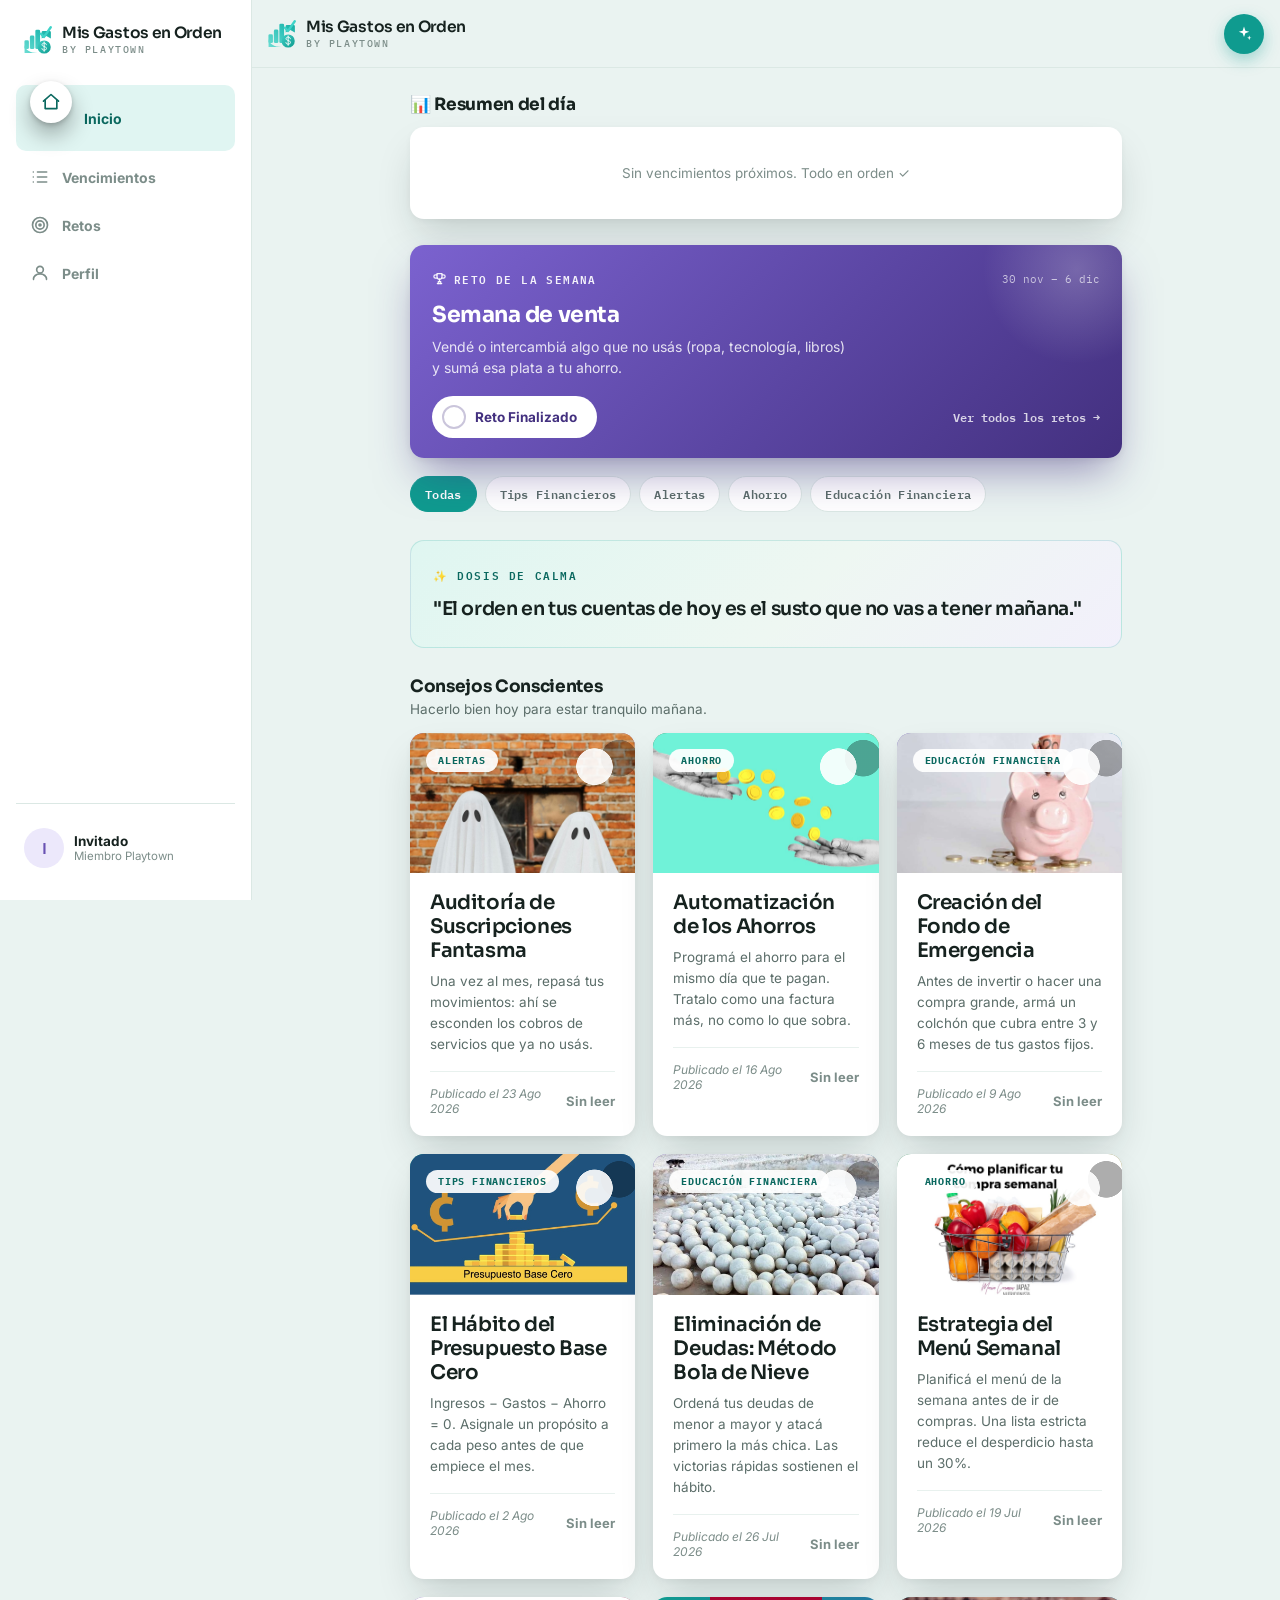
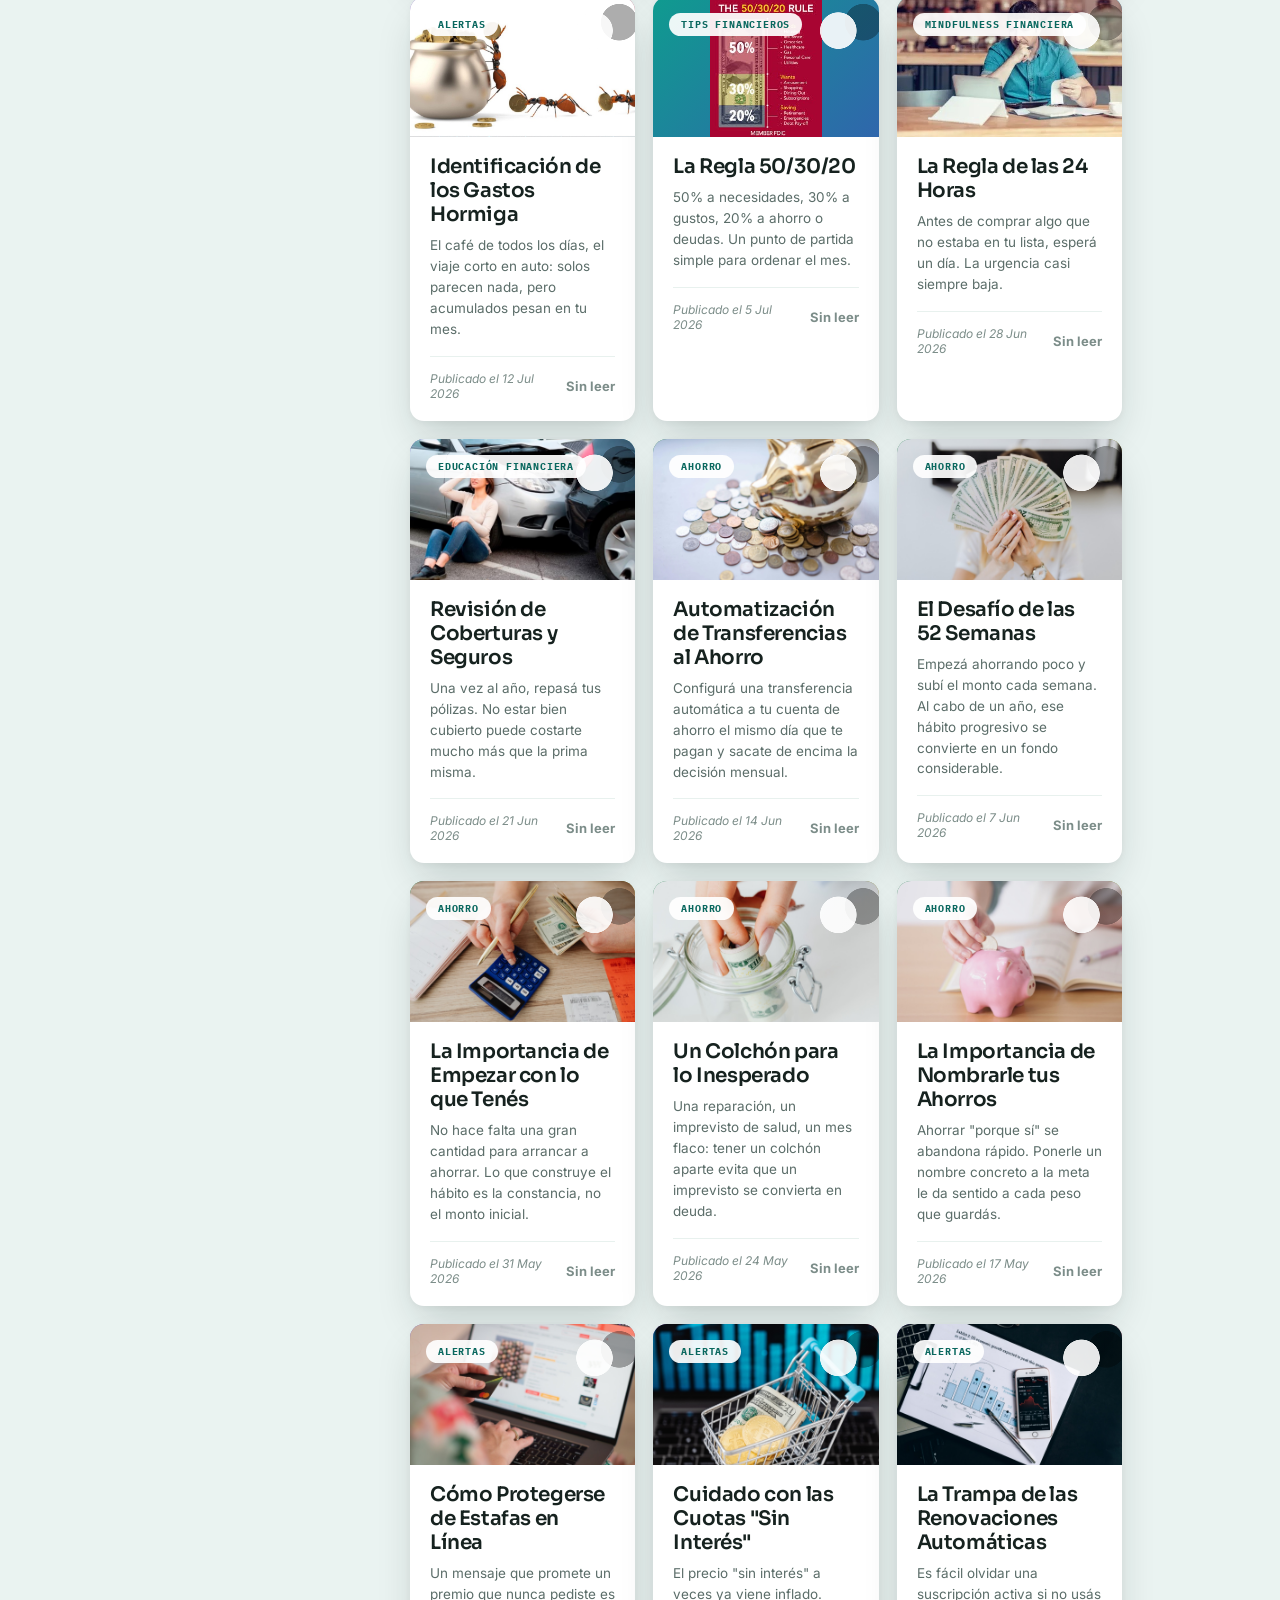
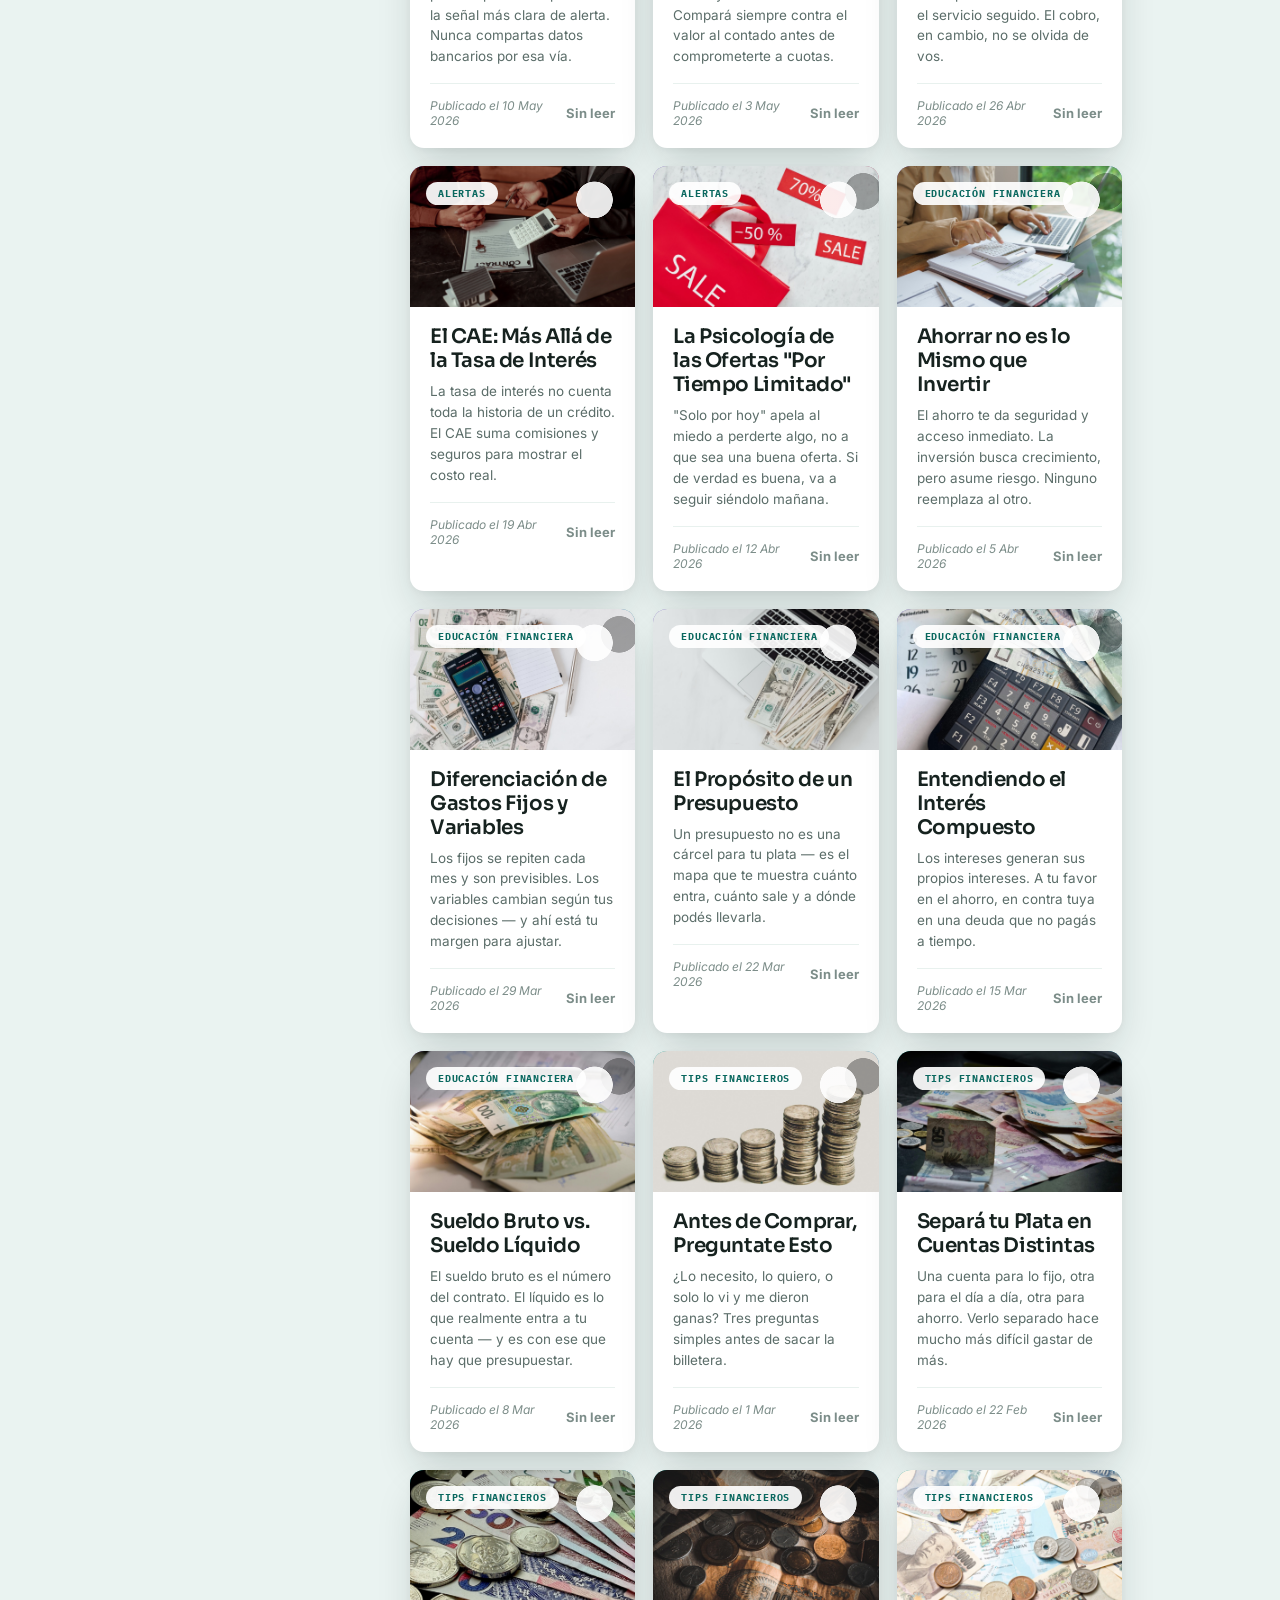
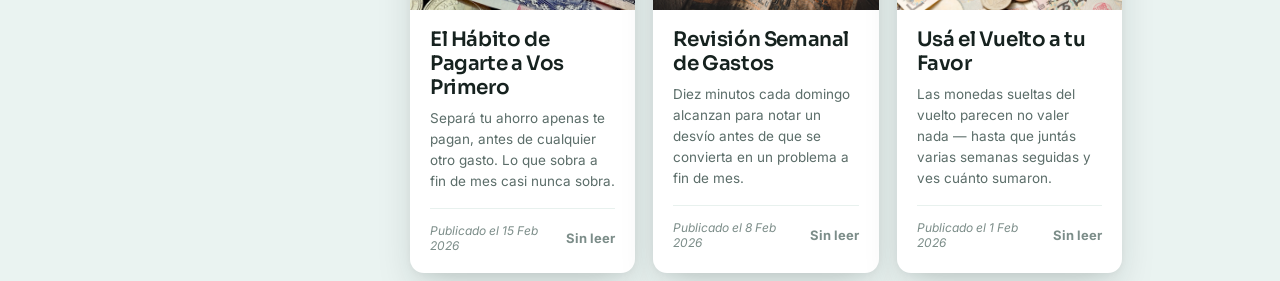
==== commit 5350a935: "Reemplazar saludo por logo en header de Inicio y agregar logo en Contenido El header de Inicio mostr" ====
--- a/index.html
+++ b/index.html
@@ -15,13 +15,7 @@
 <body>
 
 <header class="app-header">
-  <a class="header-greet" href="perfil.html">
-    <span class="moon-glyph moon-glyph--lg" aria-hidden="true"><span class="moon-shadow"></span></span>
-    <div class="header-greet-text">
-      <p class="greet-label">Hola,</p>
-      <p class="greet-name"><span class="js-greet-name">Invitado</span> 👋</p>
-    </div>
-  </a>
+  <div class="brand-mark"><img class="brand-icon" src="assets/brand/logo-mark.svg" alt="" aria-hidden="true"><div class="brand-logo">Mis Gastos en Orden<small>by PLAYTOWN</small></div></div>
   <button class="assistant-btn" aria-label="Asistente" onclick="showToast('Muy pronto')">
     <svg viewBox="0 0 24 24" fill="currentColor"><path d="M12 2l1.8 5.6L19 9l-5.2 1.9L12 16l-1.8-5.1L5 9l5.2-1.4L12 2z"/><path d="M19 14l.9 2.6L22 17l-2.1.7L19 20l-.9-2.3L16 17l2.1-.4L19 14z"/></svg>
   </button>
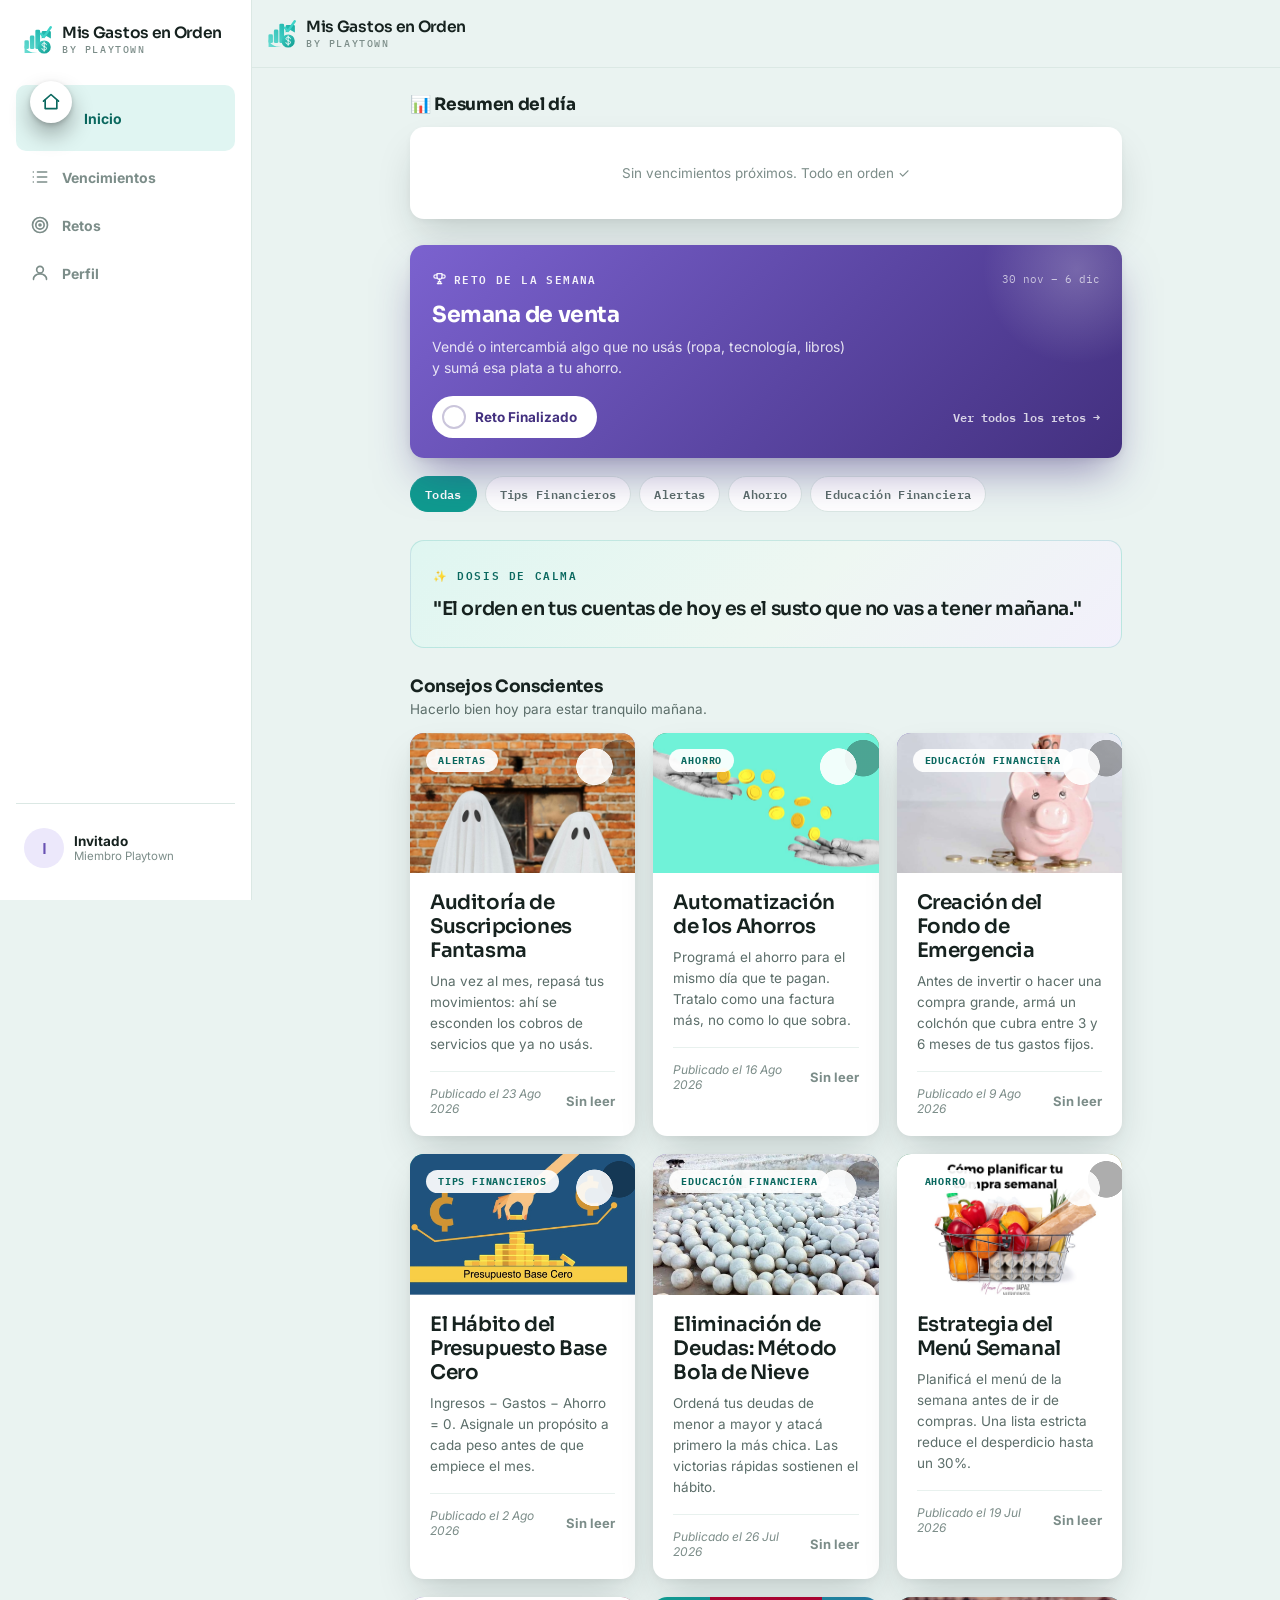
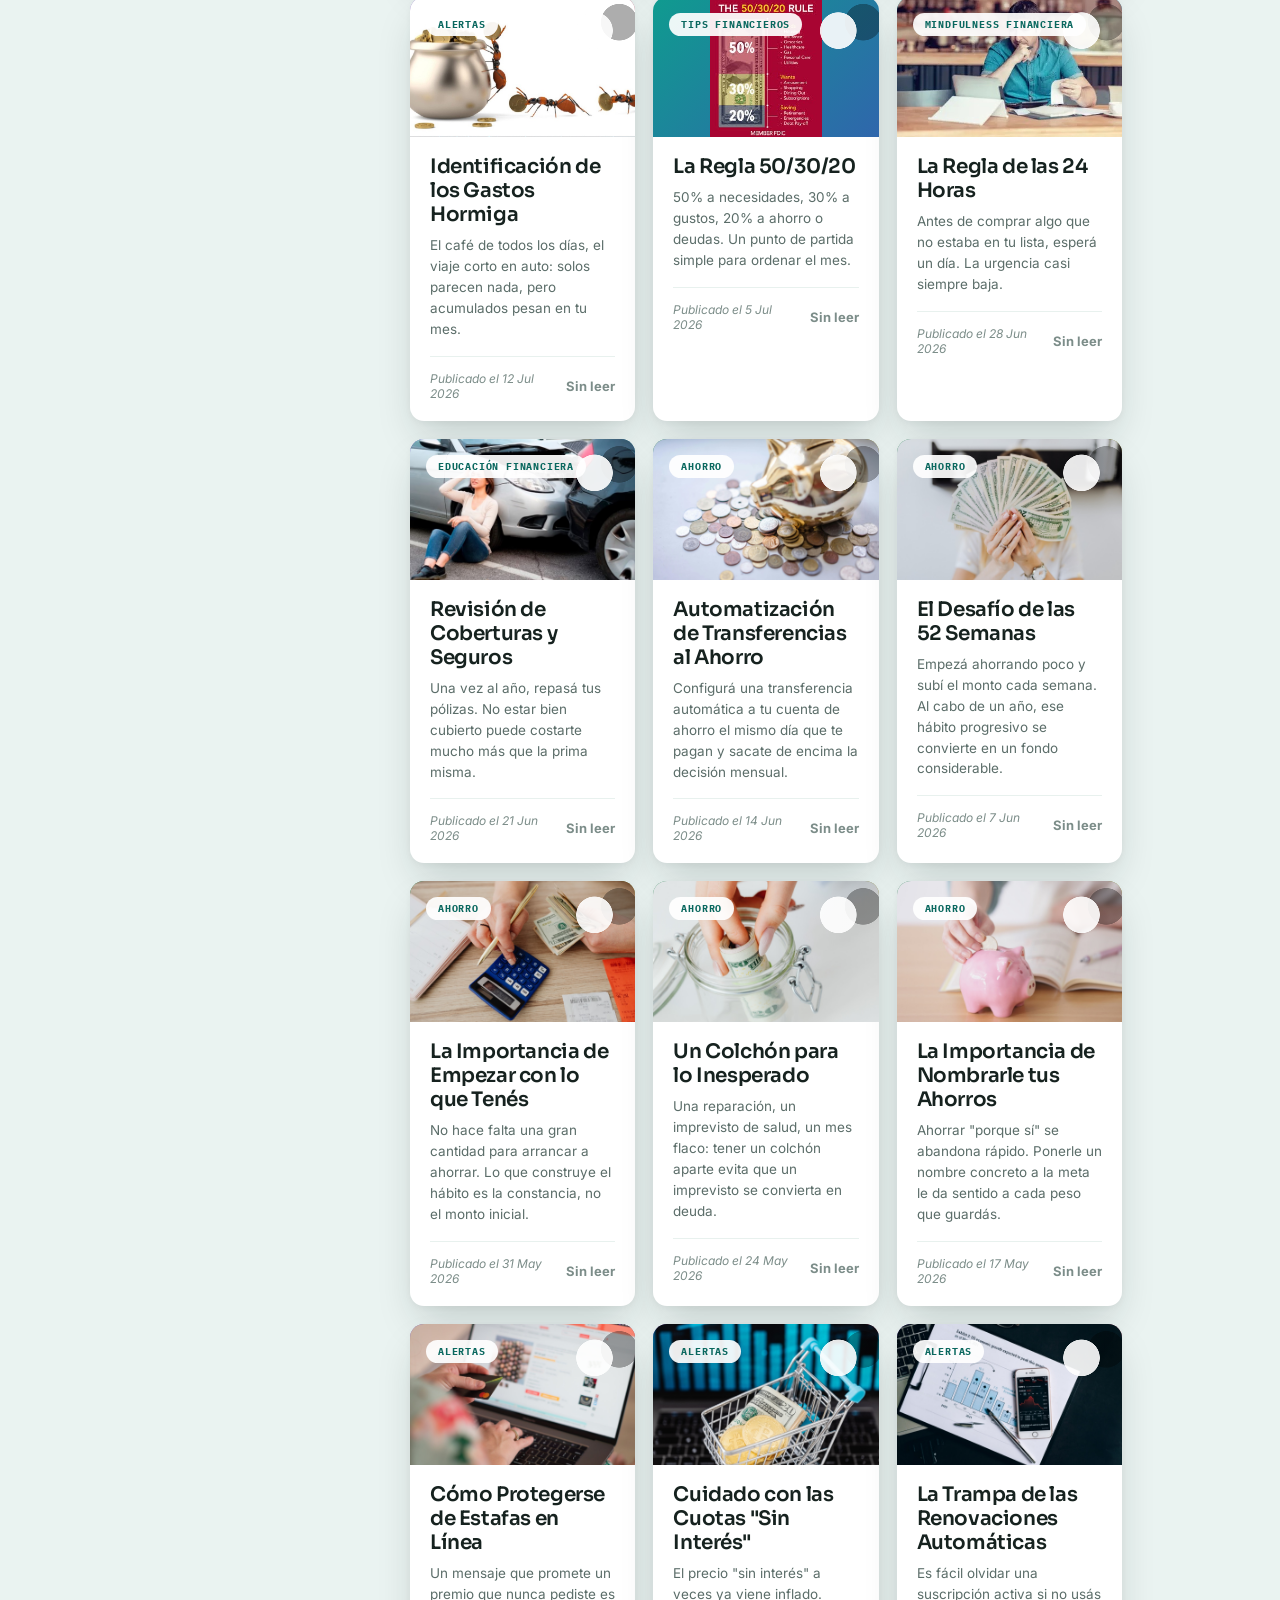
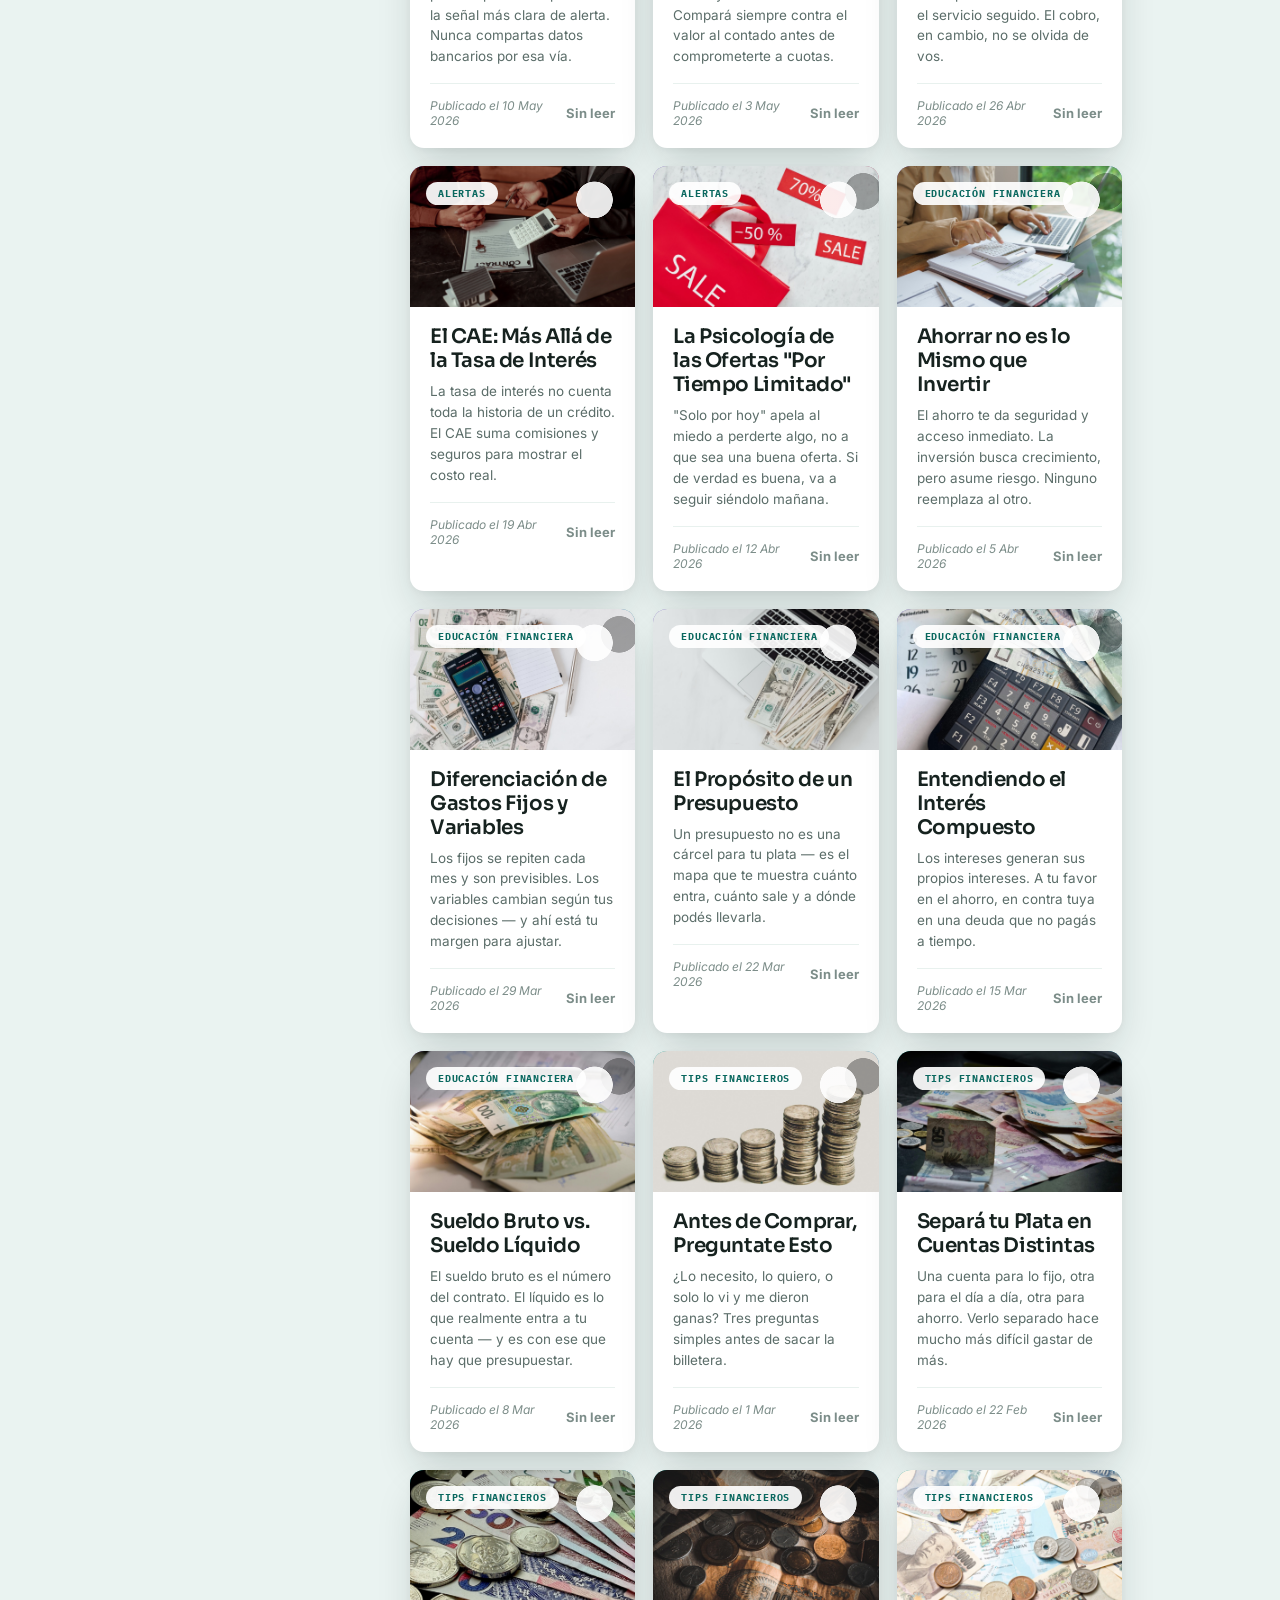
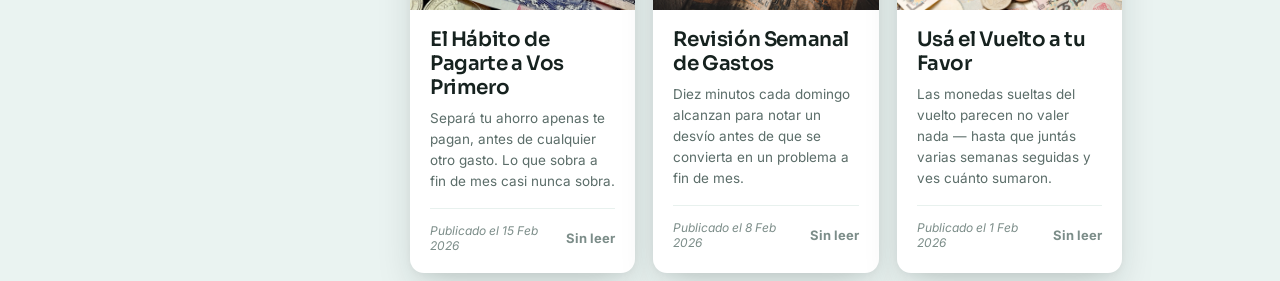
==== commit ae294513: "Quitar botón de asistente sin función del header El círculo con estrellitas solo mostraba un toast "" ====
--- a/index.html
+++ b/index.html
@@ -16,9 +16,6 @@
 
 <header class="app-header">
   <div class="brand-mark"><img class="brand-icon" src="assets/brand/logo-mark.svg" alt="" aria-hidden="true"><div class="brand-logo">Mis Gastos en Orden<small>by PLAYTOWN</small></div></div>
-  <button class="assistant-btn" aria-label="Asistente" onclick="showToast('Muy pronto')">
-    <svg viewBox="0 0 24 24" fill="currentColor"><path d="M12 2l1.8 5.6L19 9l-5.2 1.9L12 16l-1.8-5.1L5 9l5.2-1.4L12 2z"/><path d="M19 14l.9 2.6L22 17l-2.1.7L19 20l-.9-2.3L16 17l2.1-.4L19 14z"/></svg>
-  </button>
 </header>
 
 <div id="home-container" class="page">
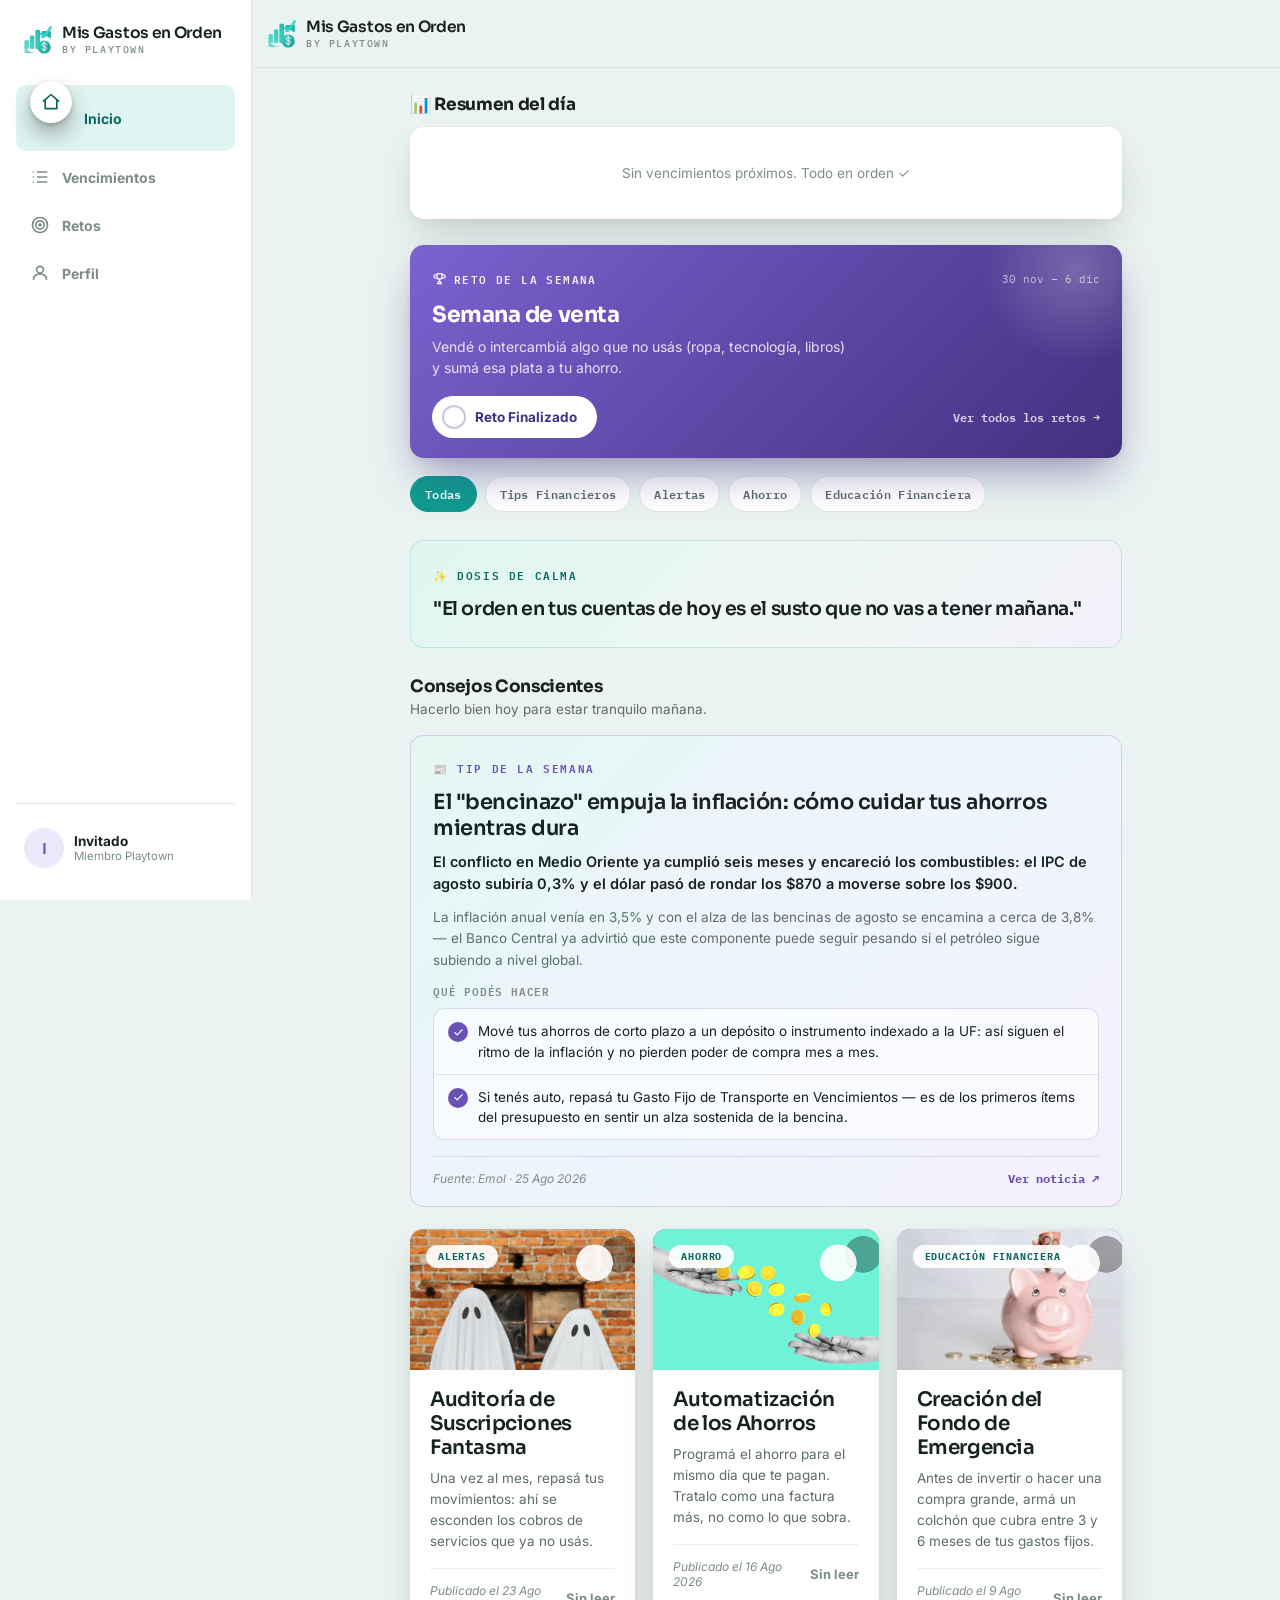
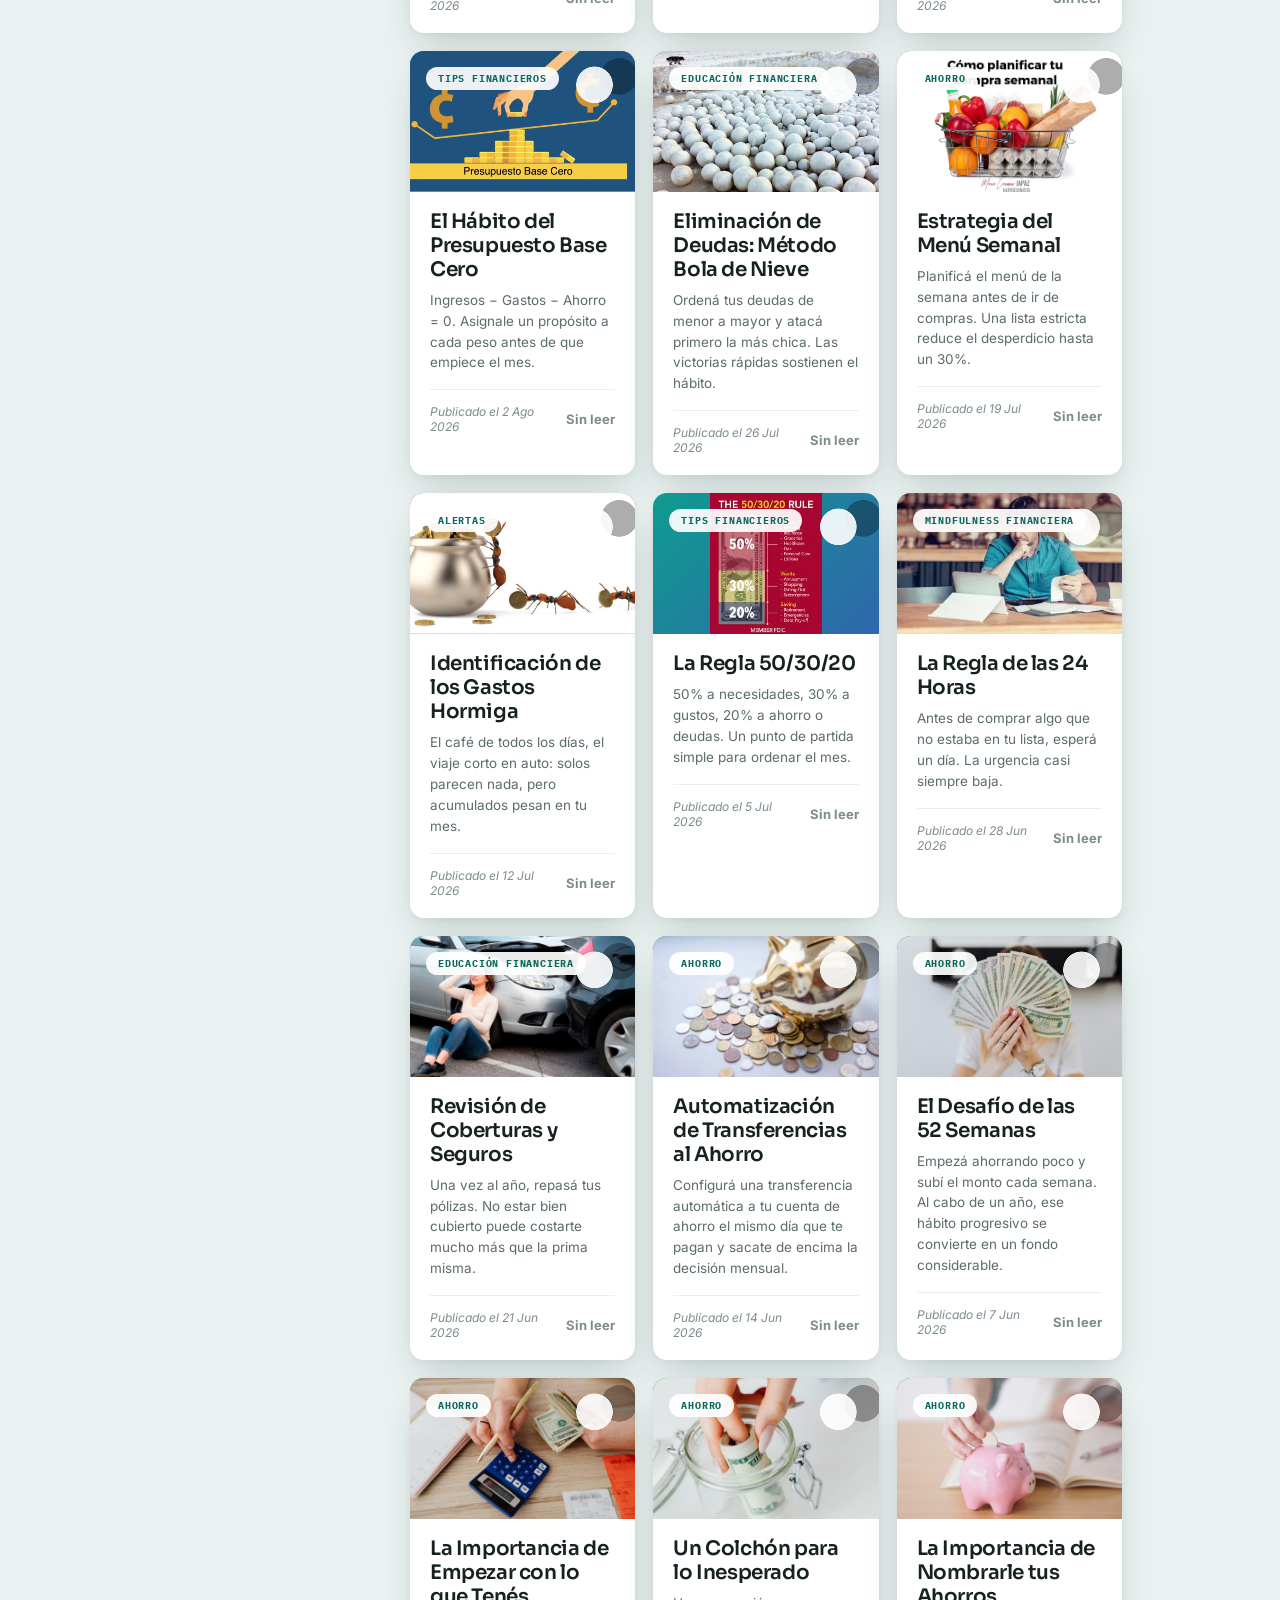
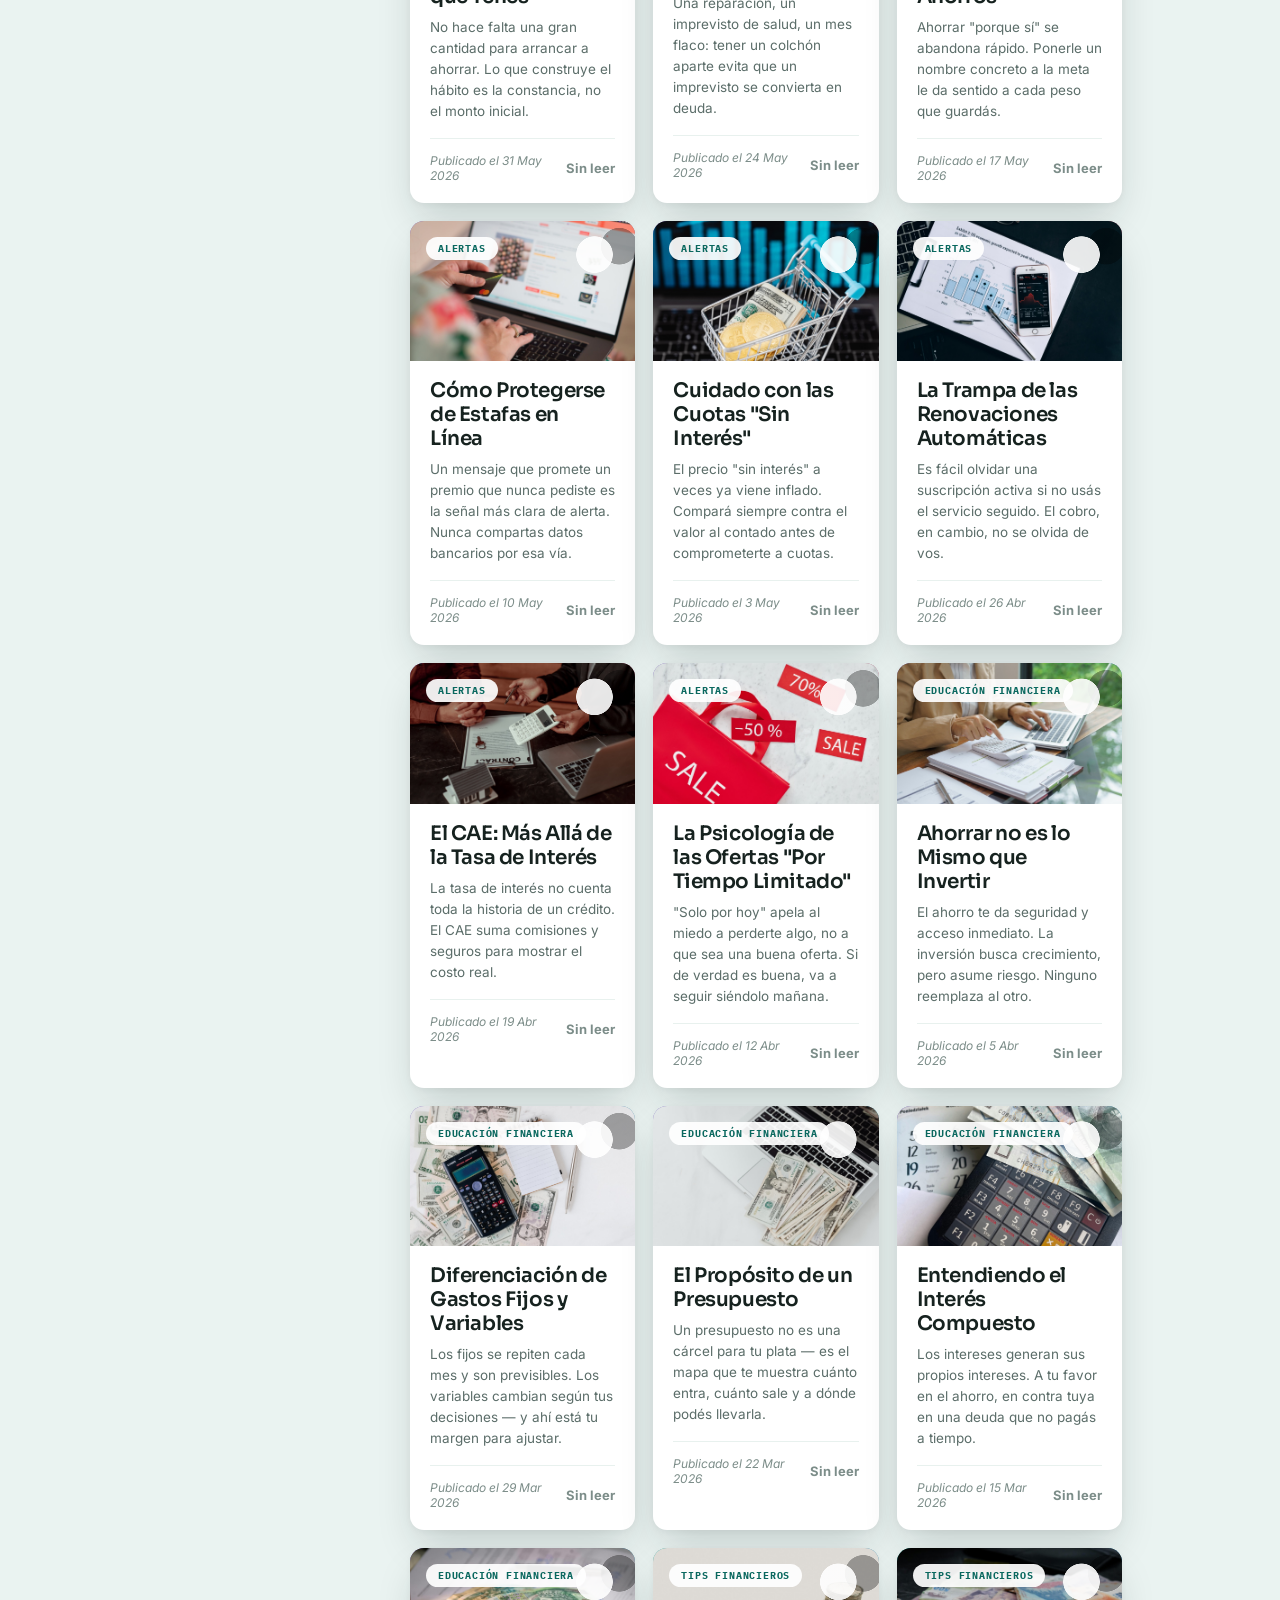
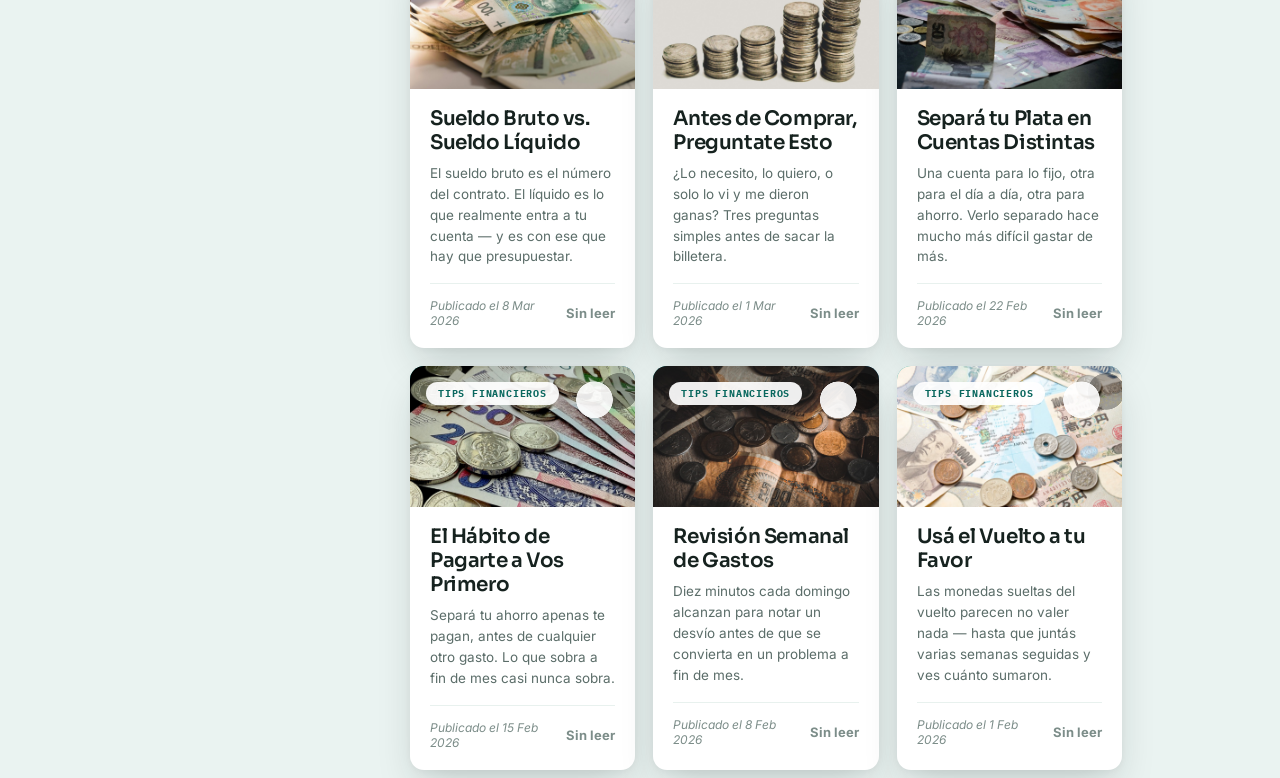
==== commit 746a86c7: "Agregar Tip de la Semana fijo en Inicio, basado en noticia real Card destacado full-width antes del " ====
--- a/index.html
+++ b/index.html
@@ -33,6 +33,7 @@
 
   <div class="section-head"><h2>Consejos Conscientes</h2></div>
   <p class="section-sub">Hacerlo bien hoy para estar tranquilo mañana.</p>
+  <div class="featured-tip" id="home-featured-tip" hidden></div>
   <div class="tips-list" id="home-tips"></div>
 </div>
 
--- a/styles.css
+++ b/styles.css
@@ -698,6 +698,112 @@
   font-size: 11px;
   color: var(--ink-faint);
 }
+
+/* ---------- tip de la semana (destacado, fijo, fuera del grid) ---------- */
+
+.featured-tip {
+  border-radius: var(--rl);
+  padding: 22px 22px 20px;
+  margin: 18px 0 22px;
+  background: linear-gradient(135deg, #e4f6f2, #eef5ff 55%, #f4f0fb);
+  border: 1px solid rgba(105,82,179,0.22);
+}
+.featured-tip-eyebrow {
+  font-family: var(--font-mono);
+  font-size: 11px;
+  font-weight: 600;
+  letter-spacing: 1.6px;
+  text-transform: uppercase;
+  color: var(--violet);
+  margin: 0 0 12px;
+}
+.featured-tip h3 {
+  font-family: var(--font-display);
+  letter-spacing: var(--tracking-display);
+  font-size: 21px;
+  font-weight: 600;
+  line-height: 1.25;
+  margin: 0 0 10px;
+  color: var(--ink);
+}
+.featured-tip-excerpt {
+  font-size: 14.5px;
+  font-weight: 600;
+  color: var(--ink);
+  line-height: 1.5;
+  margin: 0 0 12px;
+}
+.featured-tip-p {
+  font-size: 13.5px;
+  color: var(--ink-dim);
+  line-height: 1.6;
+  margin: 0 0 10px;
+}
+.featured-tip-p:last-of-type { margin-bottom: 14px; }
+.featured-tip-actions-label {
+  font-family: var(--font-mono);
+  font-size: 11px;
+  font-weight: 600;
+  letter-spacing: 0.8px;
+  text-transform: uppercase;
+  color: var(--ink-faint);
+  margin: 2px 0 8px;
+}
+.featured-tip-actions {
+  list-style: none;
+  margin: 0;
+  padding: 0;
+  background: rgba(255,255,255,0.6);
+  border: 1px solid rgba(105,82,179,0.2);
+  border-radius: var(--rm);
+  overflow: hidden;
+}
+.featured-tip-action {
+  display: flex;
+  align-items: flex-start;
+  gap: 10px;
+  padding: 12px 14px;
+  font-size: 13.5px;
+  color: var(--ink);
+  line-height: 1.5;
+}
+.featured-tip-action + .featured-tip-action { border-top: 1px solid rgba(105,82,179,0.16); }
+.featured-tip-action-icon {
+  flex-shrink: 0;
+  width: 20px;
+  height: 20px;
+  margin-top: 1px;
+  border-radius: 50%;
+  background: var(--violet);
+  color: #fff;
+  display: flex;
+  align-items: center;
+  justify-content: center;
+}
+.featured-tip-action-icon svg { width: 11px; height: 11px; }
+.featured-tip-footer {
+  display: flex;
+  flex-wrap: wrap;
+  align-items: center;
+  justify-content: space-between;
+  gap: 10px;
+  margin-top: 16px;
+  padding-top: 14px;
+  border-top: 1px solid rgba(105,82,179,0.18);
+}
+.featured-tip-source {
+  font-style: italic;
+  font-size: 12px;
+  color: var(--ink-faint);
+}
+.featured-tip-link {
+  font-family: var(--font-mono);
+  font-size: 12px;
+  font-weight: 700;
+  color: var(--violet);
+  white-space: nowrap;
+}
+.featured-tip-link:hover { text-decoration: underline; }
 
 /* ---------- tips (Consejos Conscientes) ---------- */
 
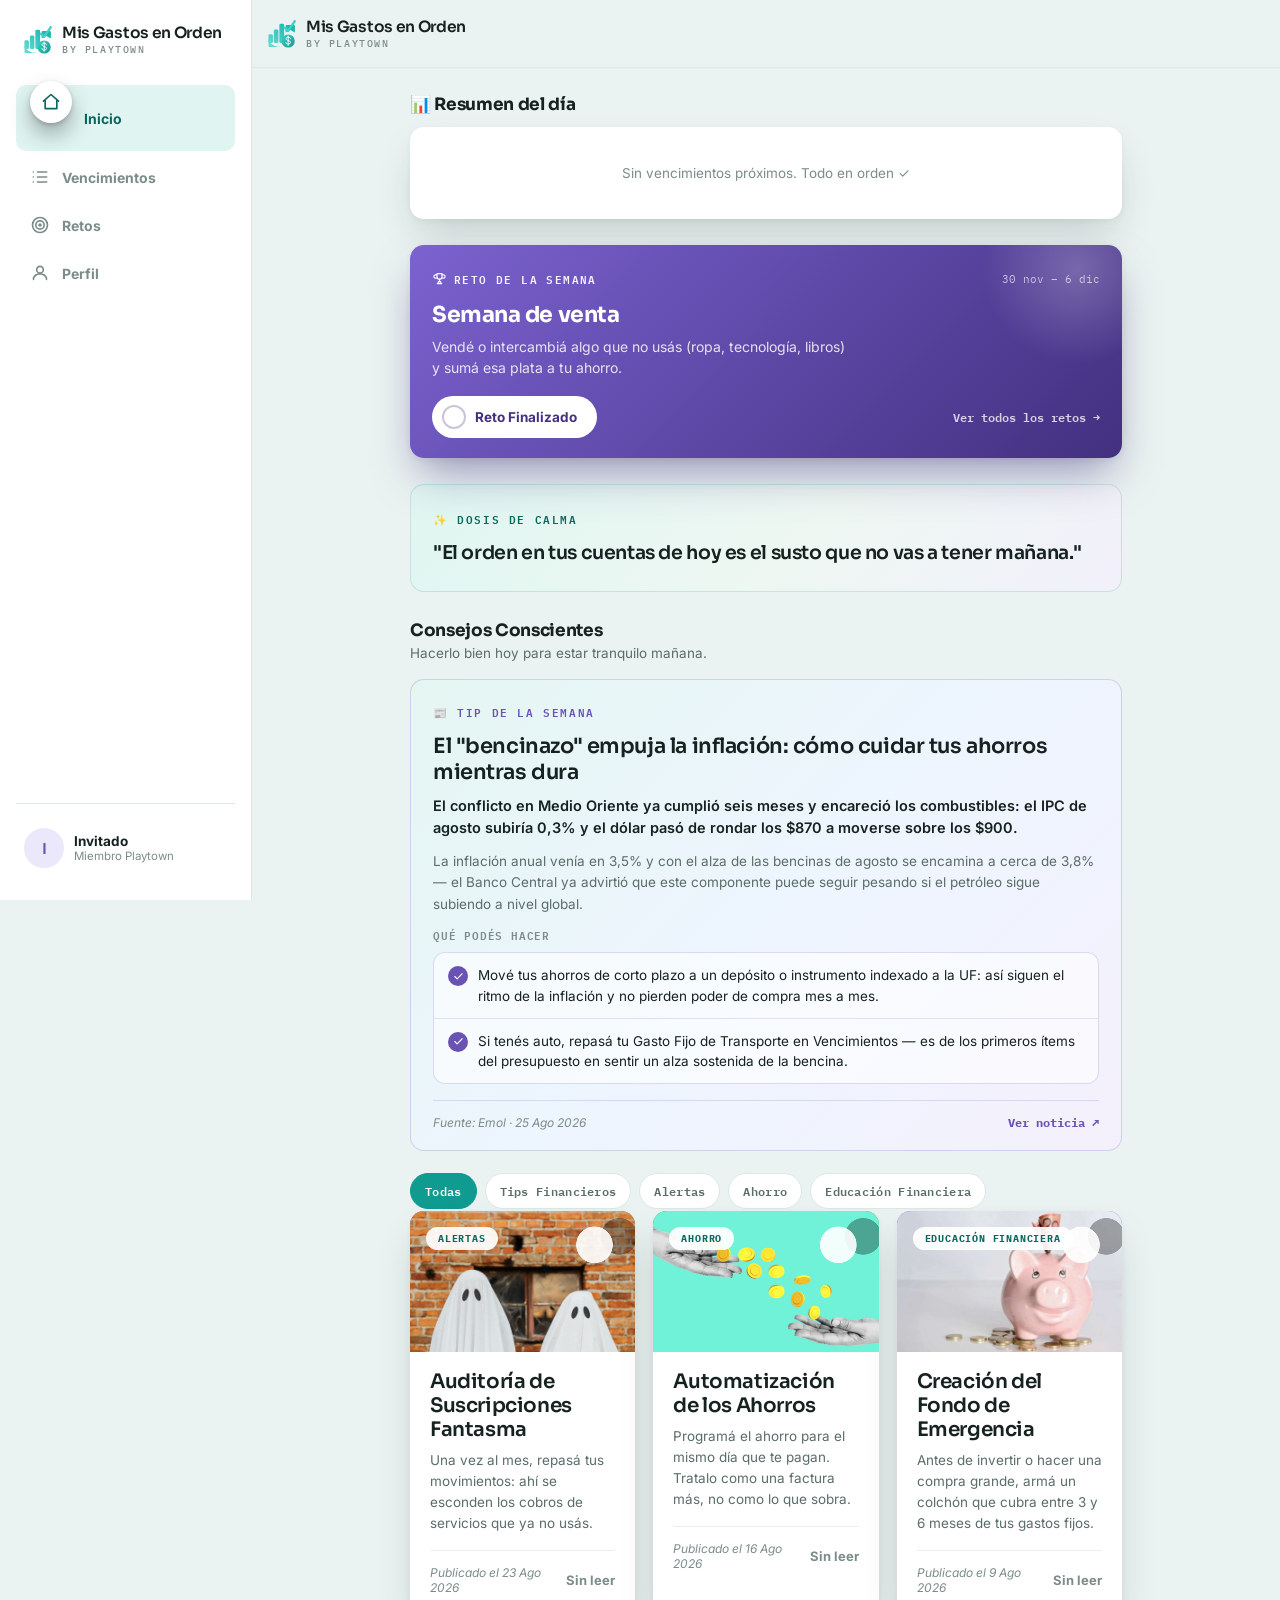
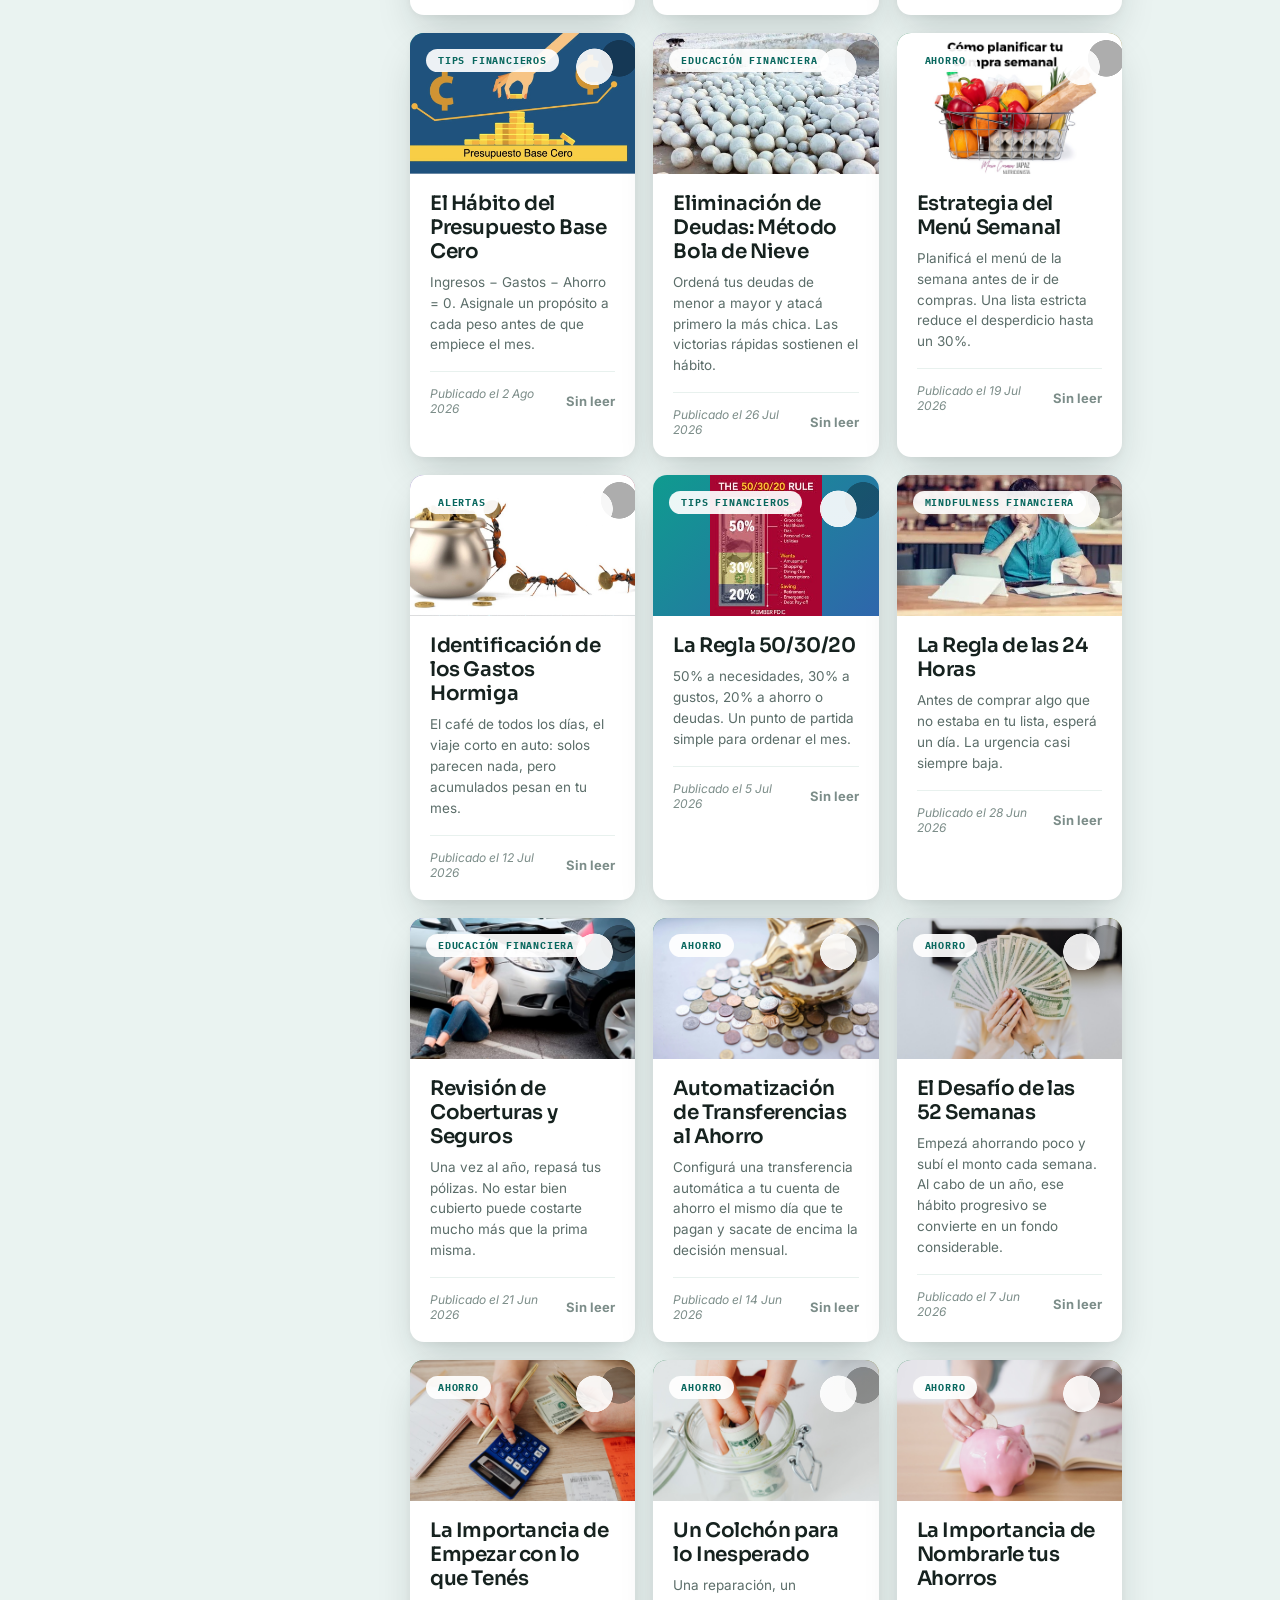
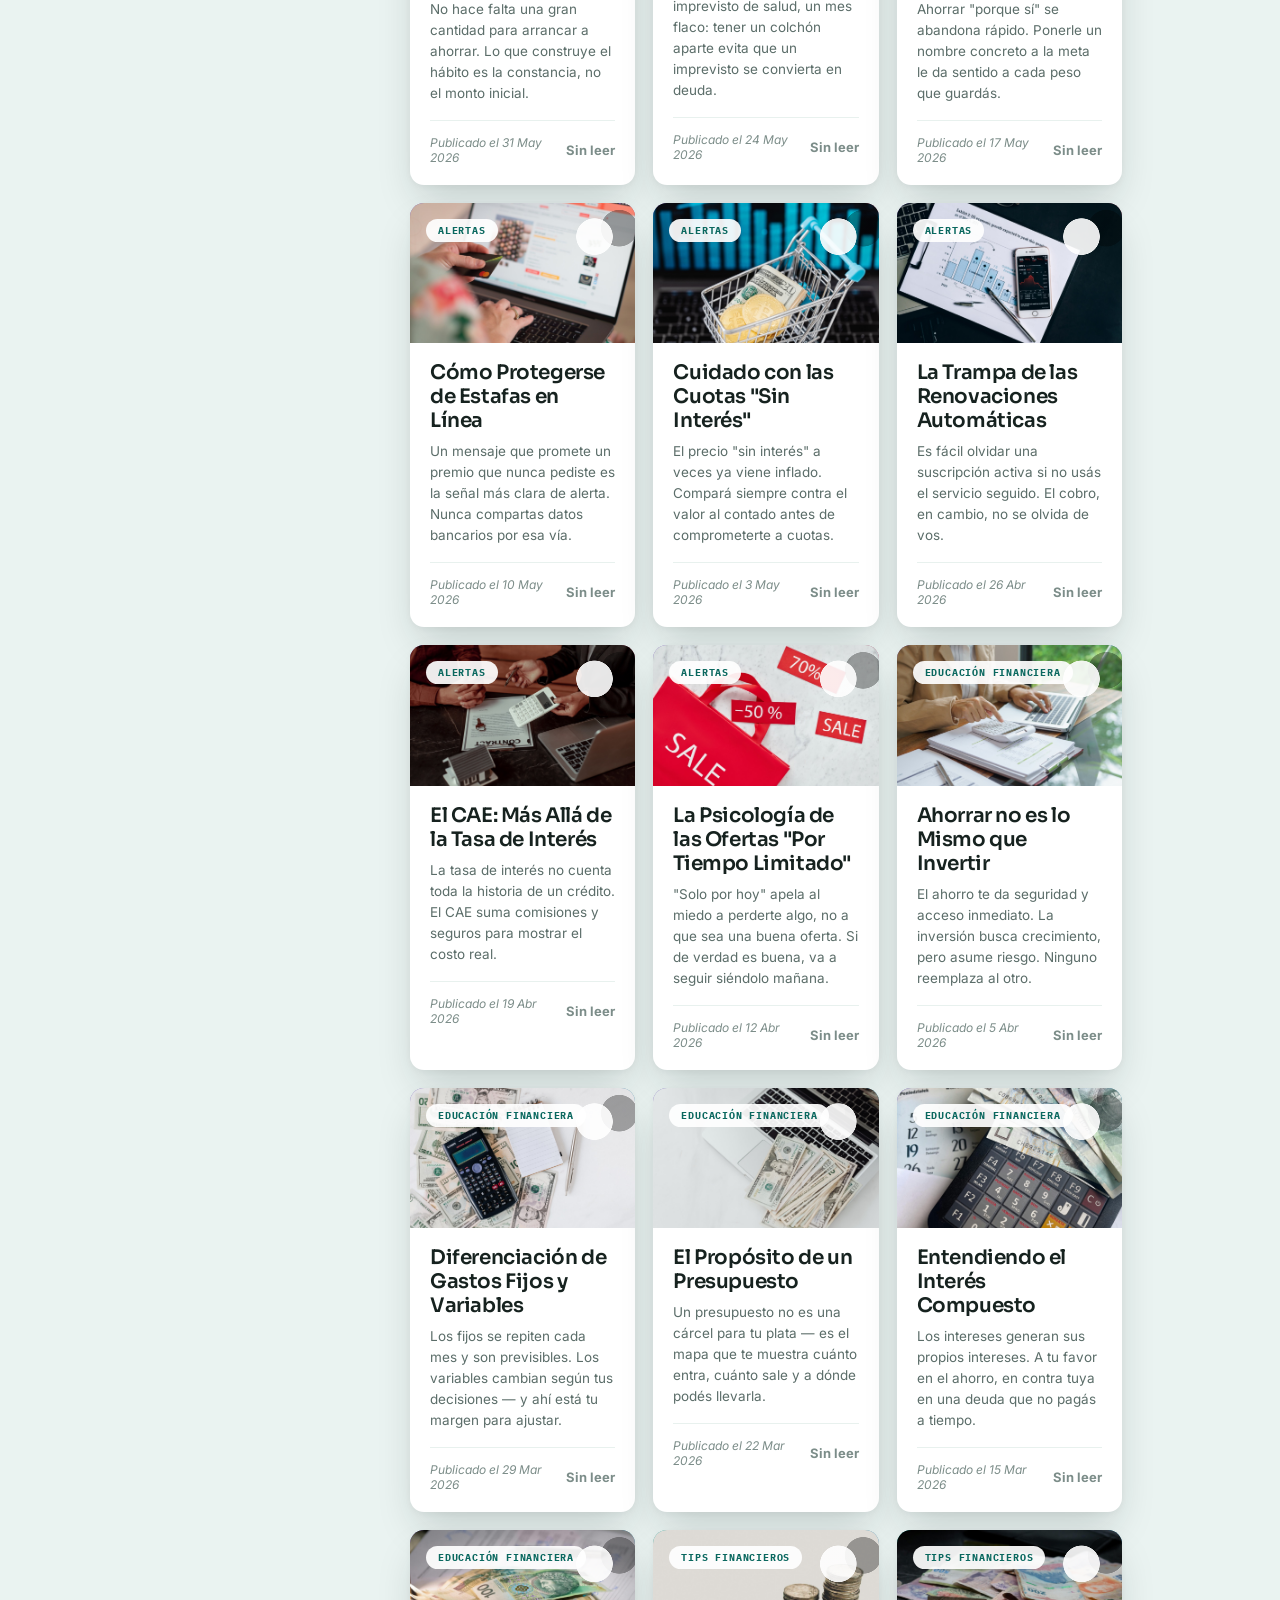
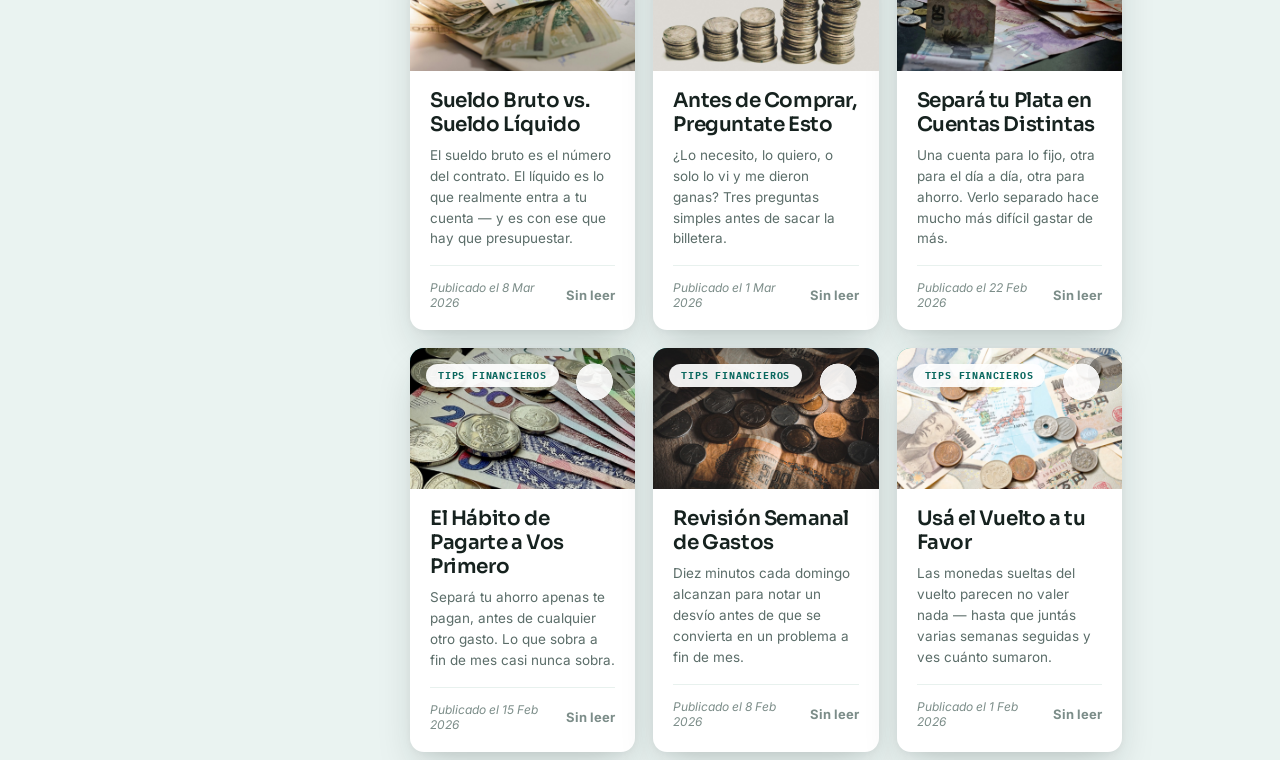
==== commit 00c67043: "Mover selector de categorías después del Tip de la Semana Co-Authored-By: Claude Sonnet 5 <noreply@a" ====
--- a/index.html
+++ b/index.html
@@ -24,8 +24,6 @@
 
   <div id="home-challenge" hidden></div>
 
-  <div class="cat-filter" id="home-cat-filter"></div>
-
   <div class="calm-card">
     <p class="calm-eyebrow">✨ Dosis de Calma</p>
     <p class="calm-quote" id="home-calm-quote">""</p>
@@ -34,6 +32,9 @@
   <div class="section-head"><h2>Consejos Conscientes</h2></div>
   <p class="section-sub">Hacerlo bien hoy para estar tranquilo mañana.</p>
   <div class="featured-tip" id="home-featured-tip" hidden></div>
+
+  <div class="cat-filter" id="home-cat-filter"></div>
+
   <div class="tips-list" id="home-tips"></div>
 </div>
 
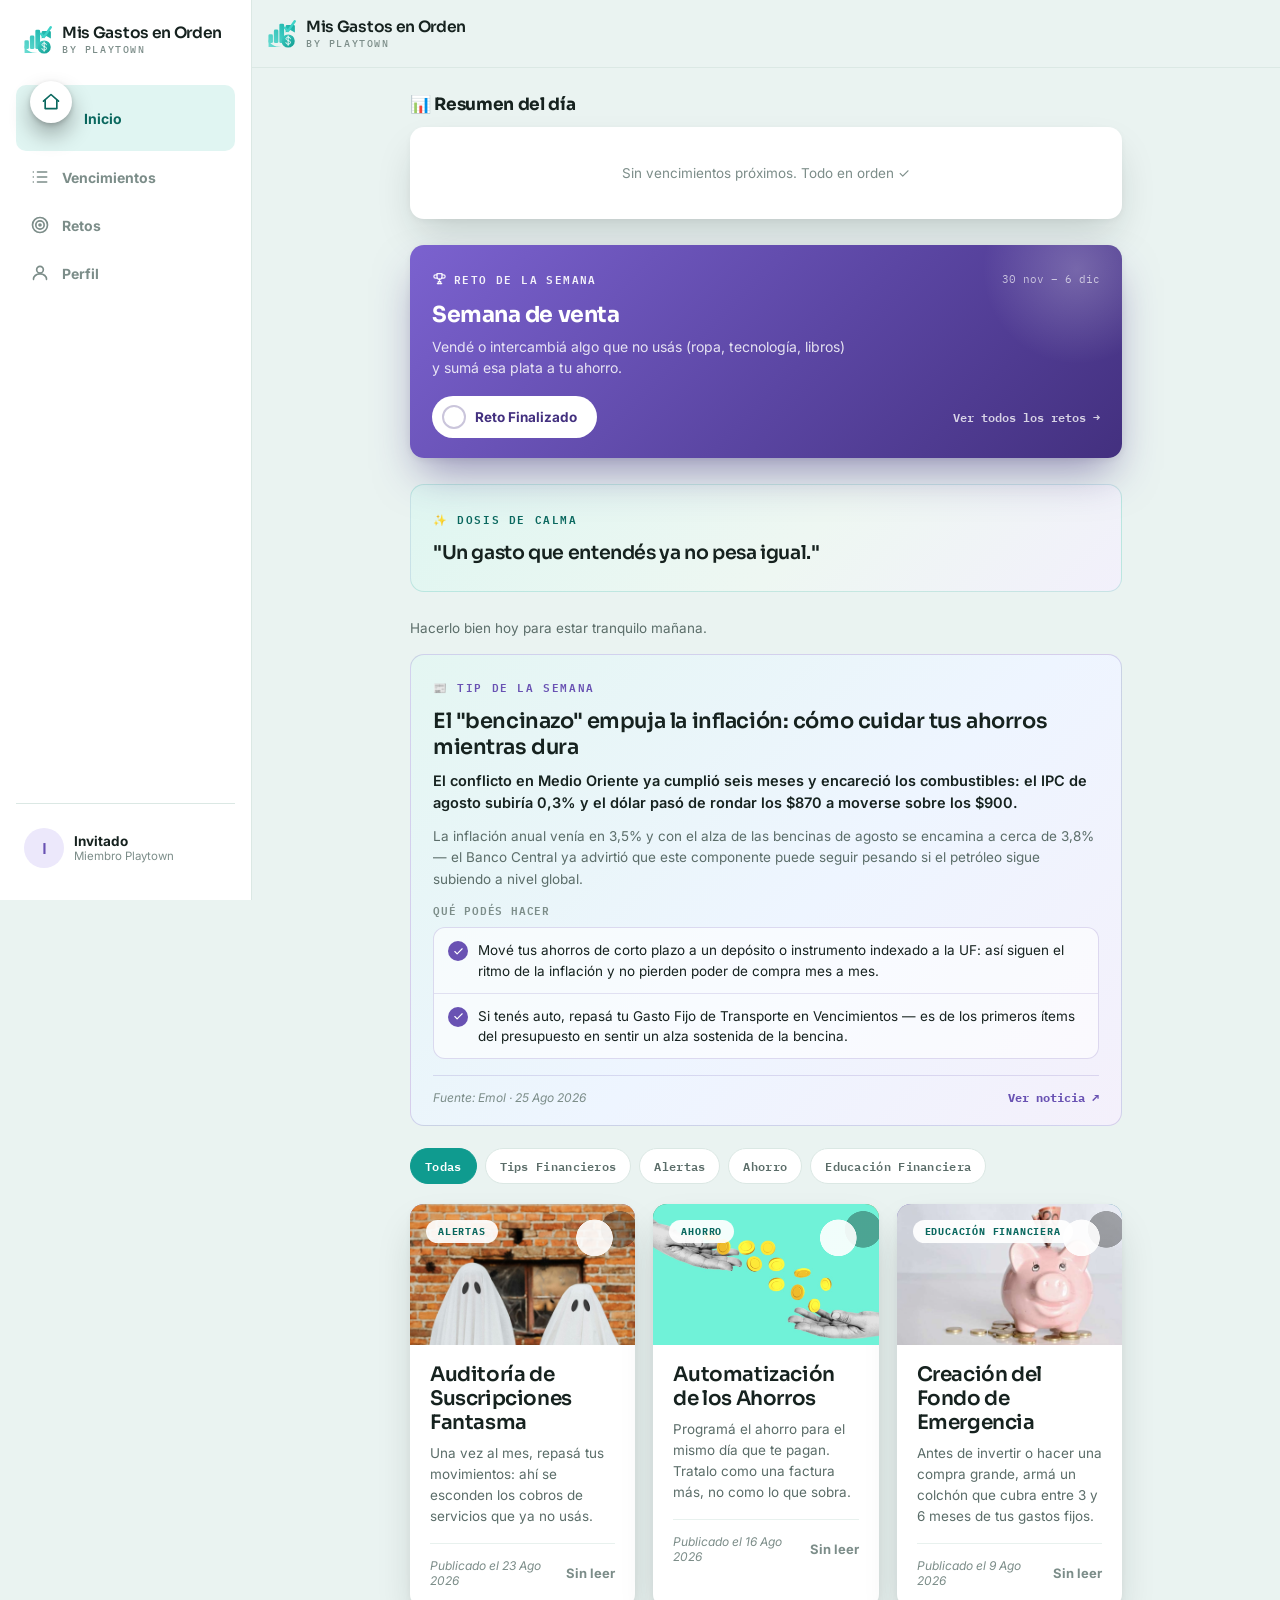
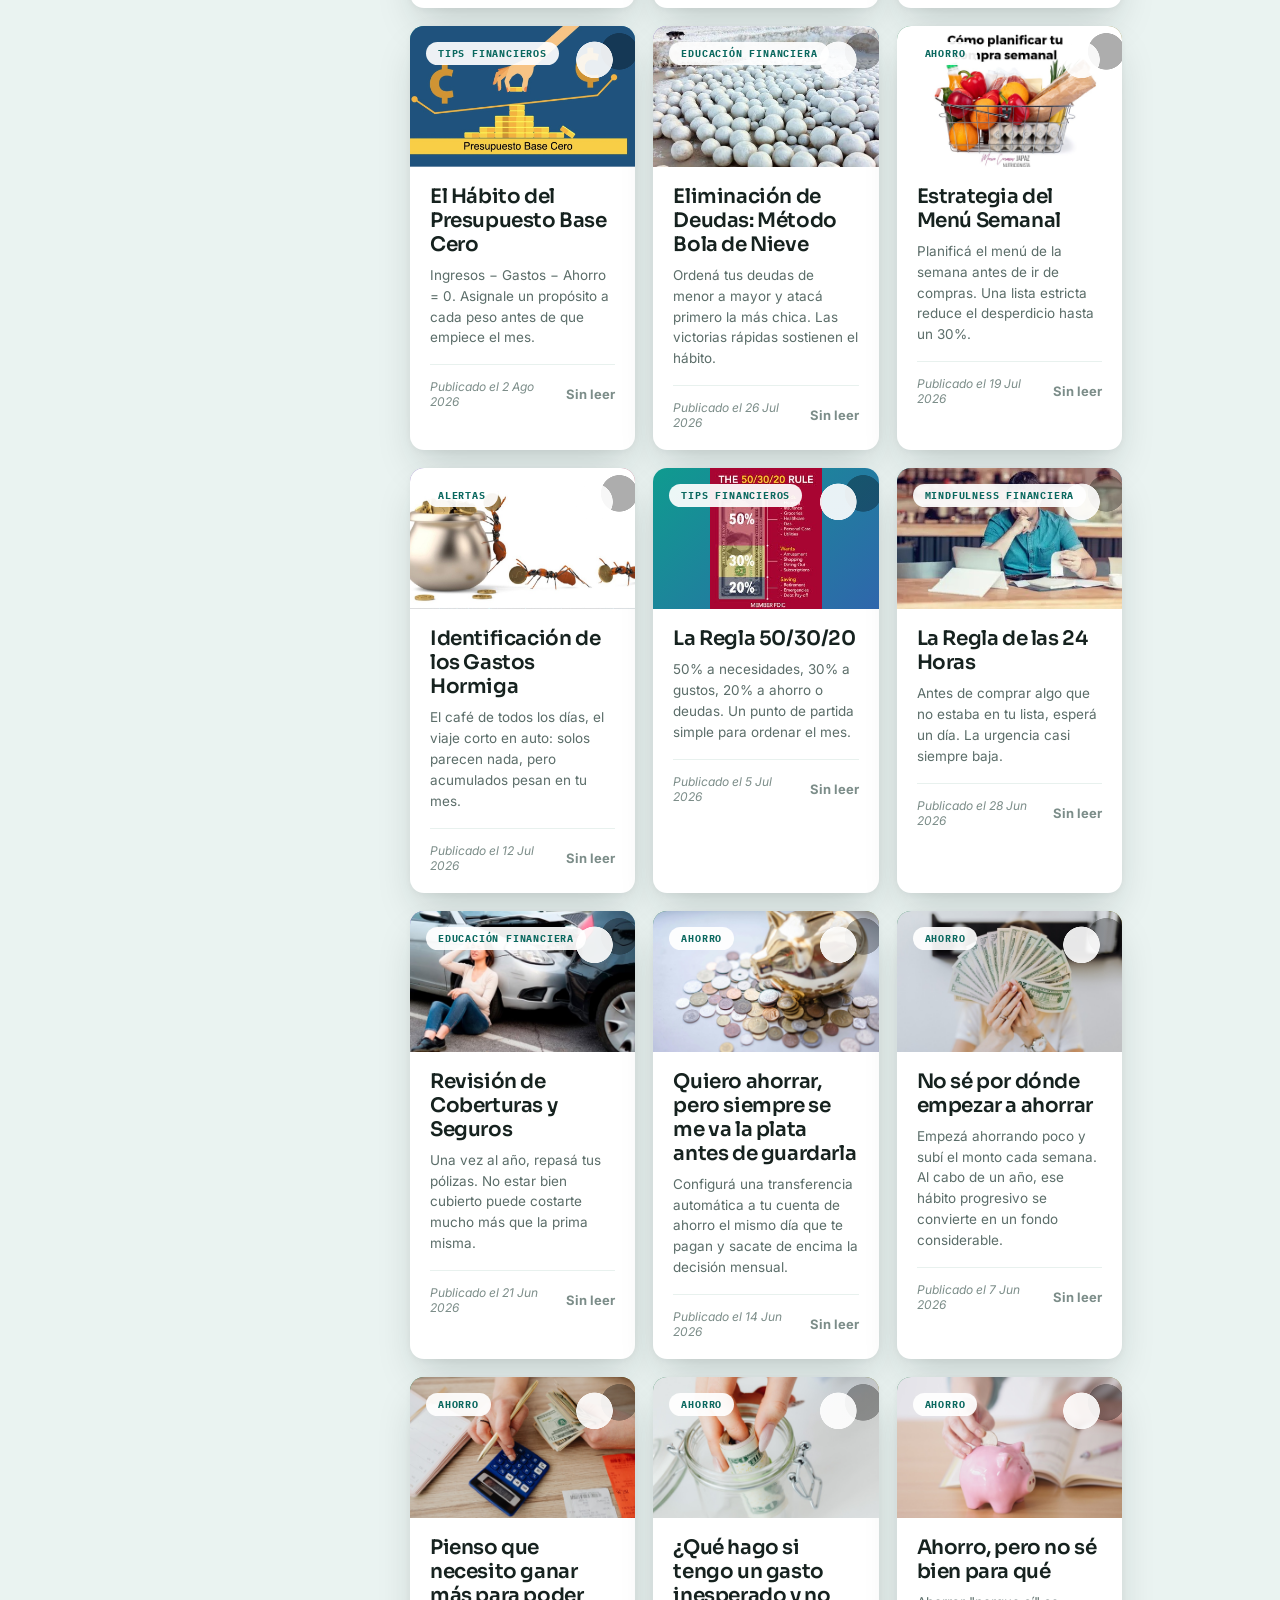
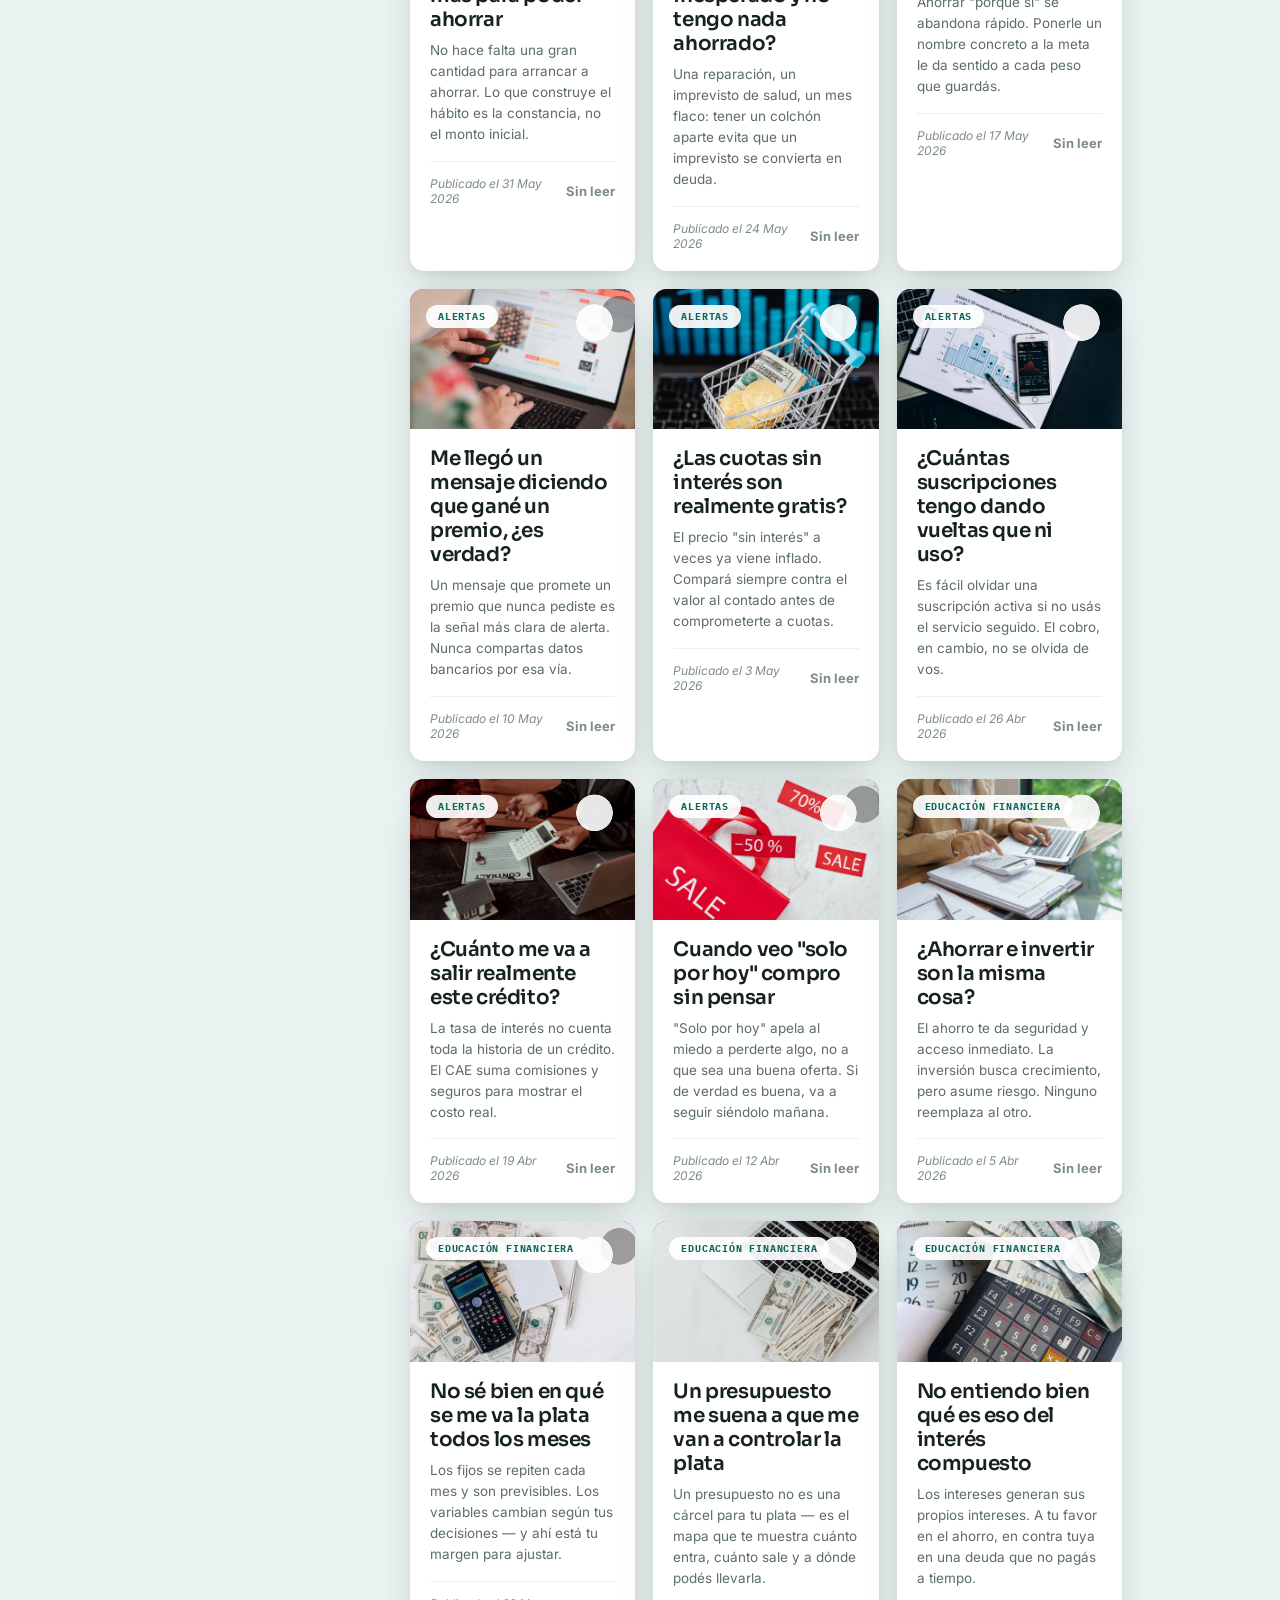
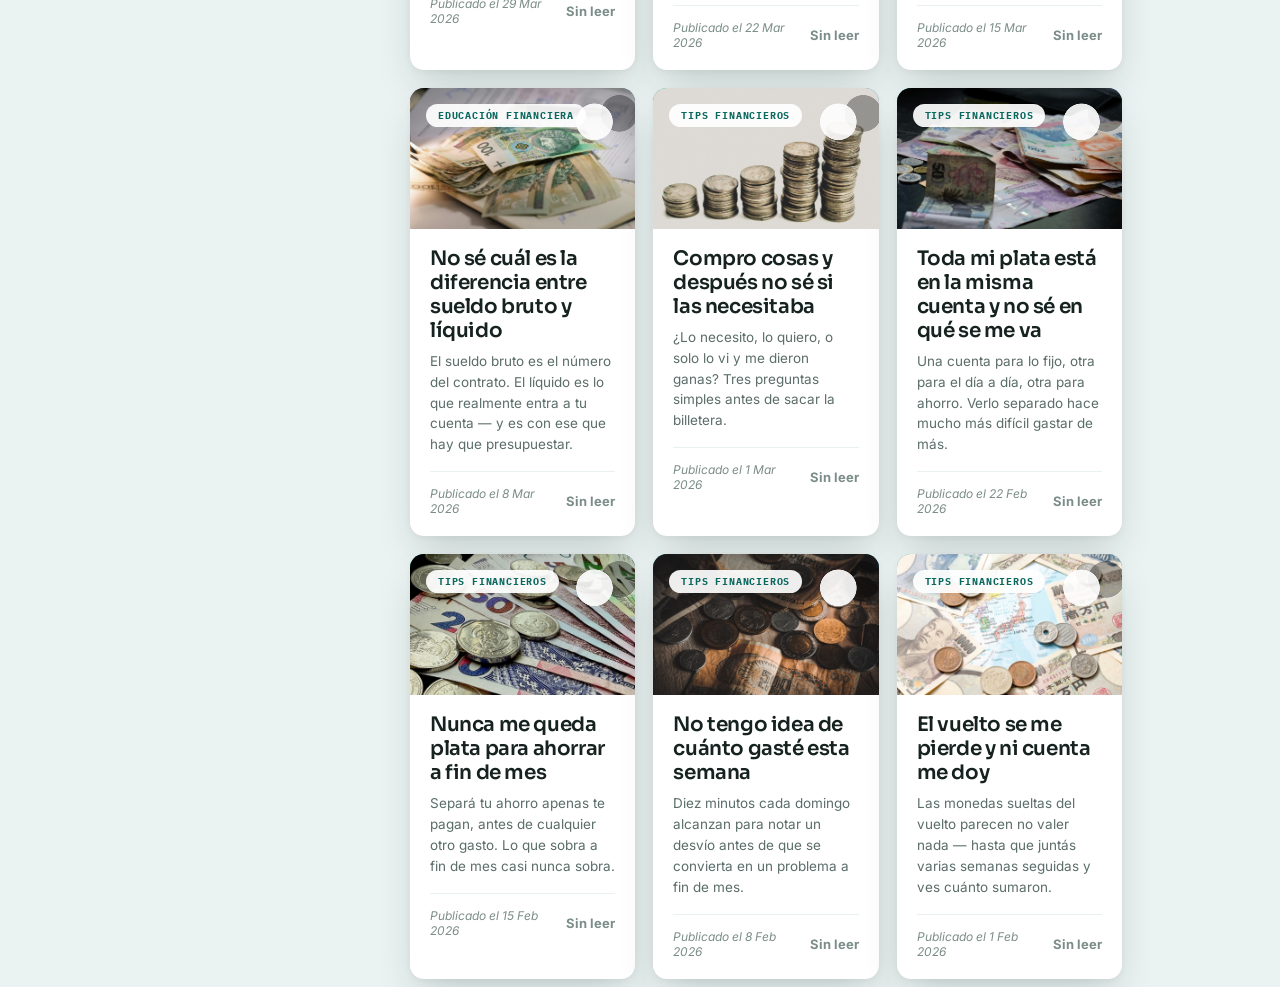
==== commit a7068d46: "Corregir cambio de Dosis de Calma a medianoche local y categoría obligatoria en Gasto Fijo La frase " ====
--- a/index.html
+++ b/index.html
@@ -29,8 +29,7 @@
     <p class="calm-quote" id="home-calm-quote">""</p>
   </div>
 
-  <div class="section-head"><h2>Consejos Conscientes</h2></div>
-  <p class="section-sub">Hacerlo bien hoy para estar tranquilo mañana.</p>
+  <p class="section-sub" style="margin-top:28px">Hacerlo bien hoy para estar tranquilo mañana.</p>
   <div class="featured-tip" id="home-featured-tip" hidden></div>
 
   <div class="cat-filter" id="home-cat-filter"></div>
--- a/styles.css
+++ b/styles.css
@@ -454,7 +454,7 @@
   display: flex;
   gap: 8px;
   overflow-x: auto;
-  margin: 18px 0 0;
+  margin: 18px 0 18px;
   padding-bottom: 2px;
   scrollbar-width: none;
 }
@@ -1207,6 +1207,10 @@
   appearance: none;
 }
 .field input:focus, .field select:focus { border-color: var(--cyan); }
+/* Select con placeholder obligatorio (Categoría): mientras no eligieron nada se
+   ve apagado como un ::placeholder, no como un valor ya cargado. */
+.field select:has(option[value=""]:checked) { color: var(--ink-dim); }
+.field select option { color: var(--ink); }
 .field-row { display: flex; gap: 10px; }
 .field-row .field { flex: 1; }
 
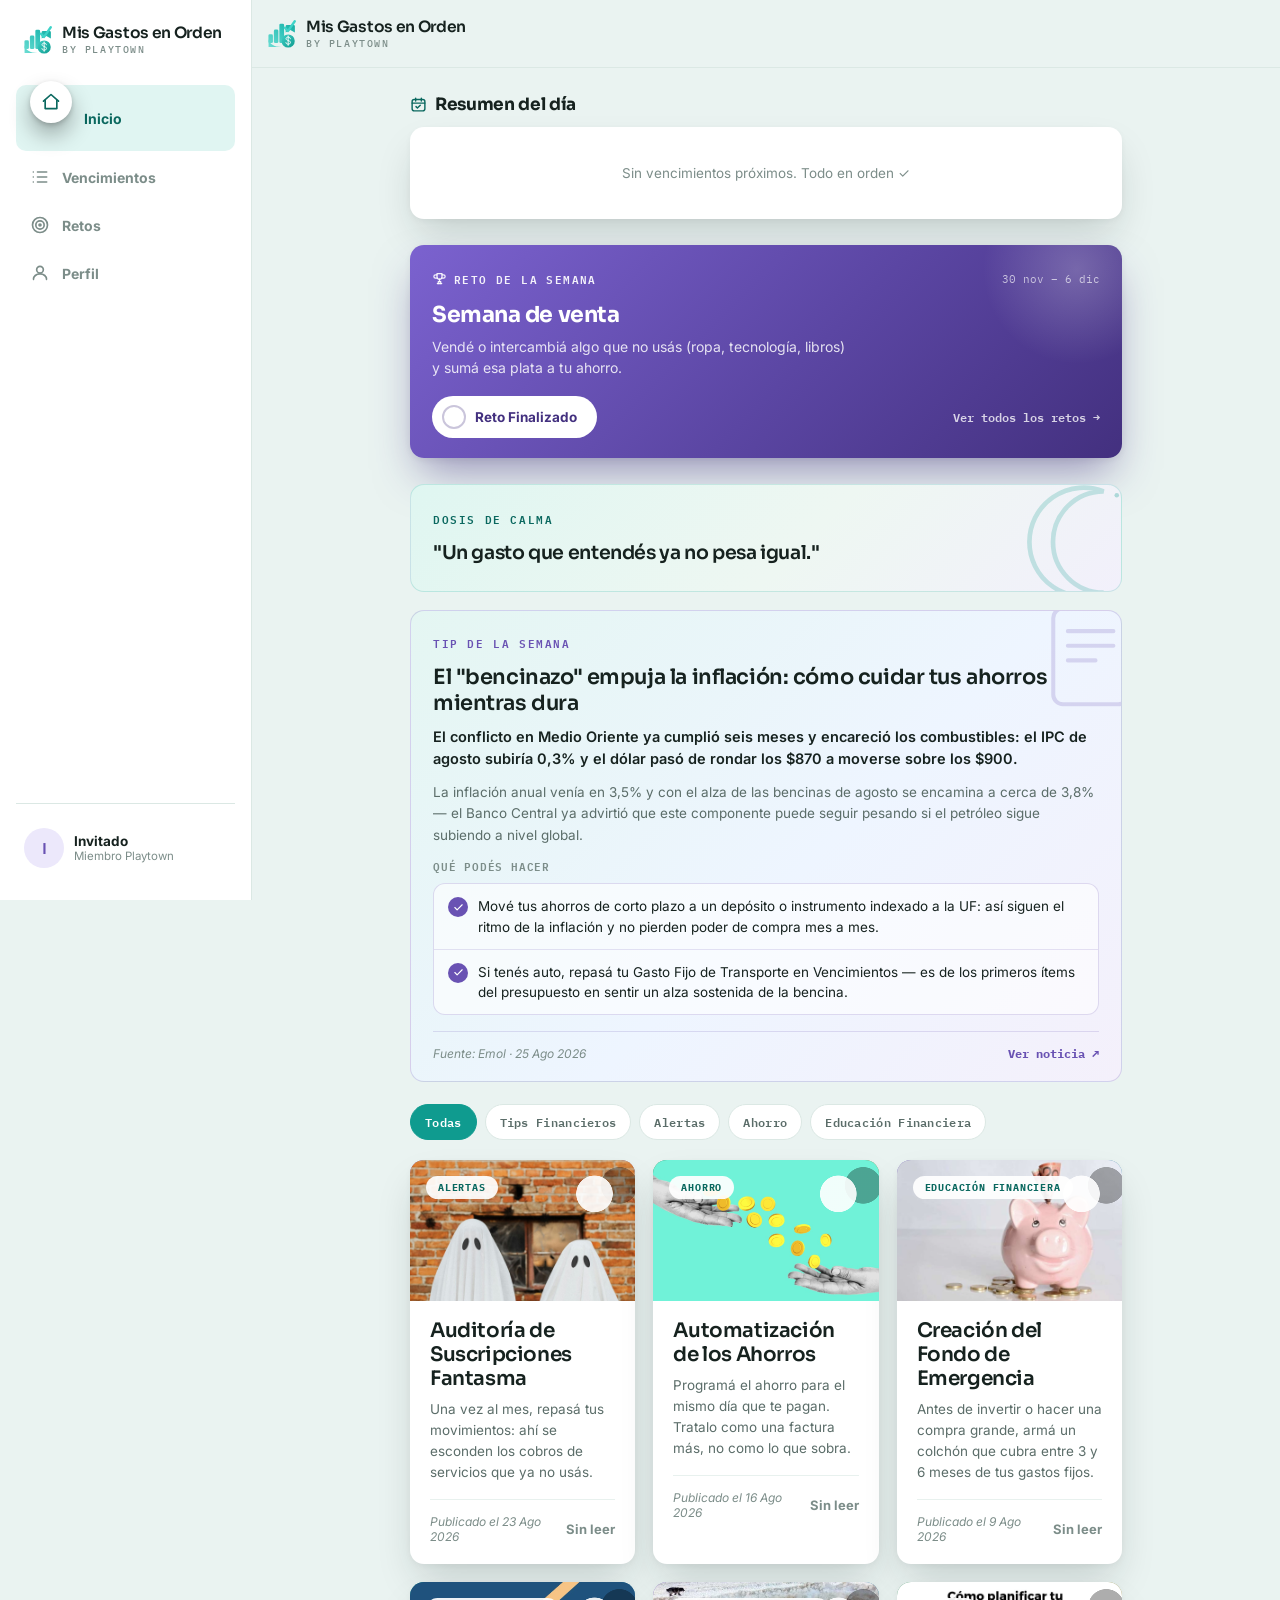
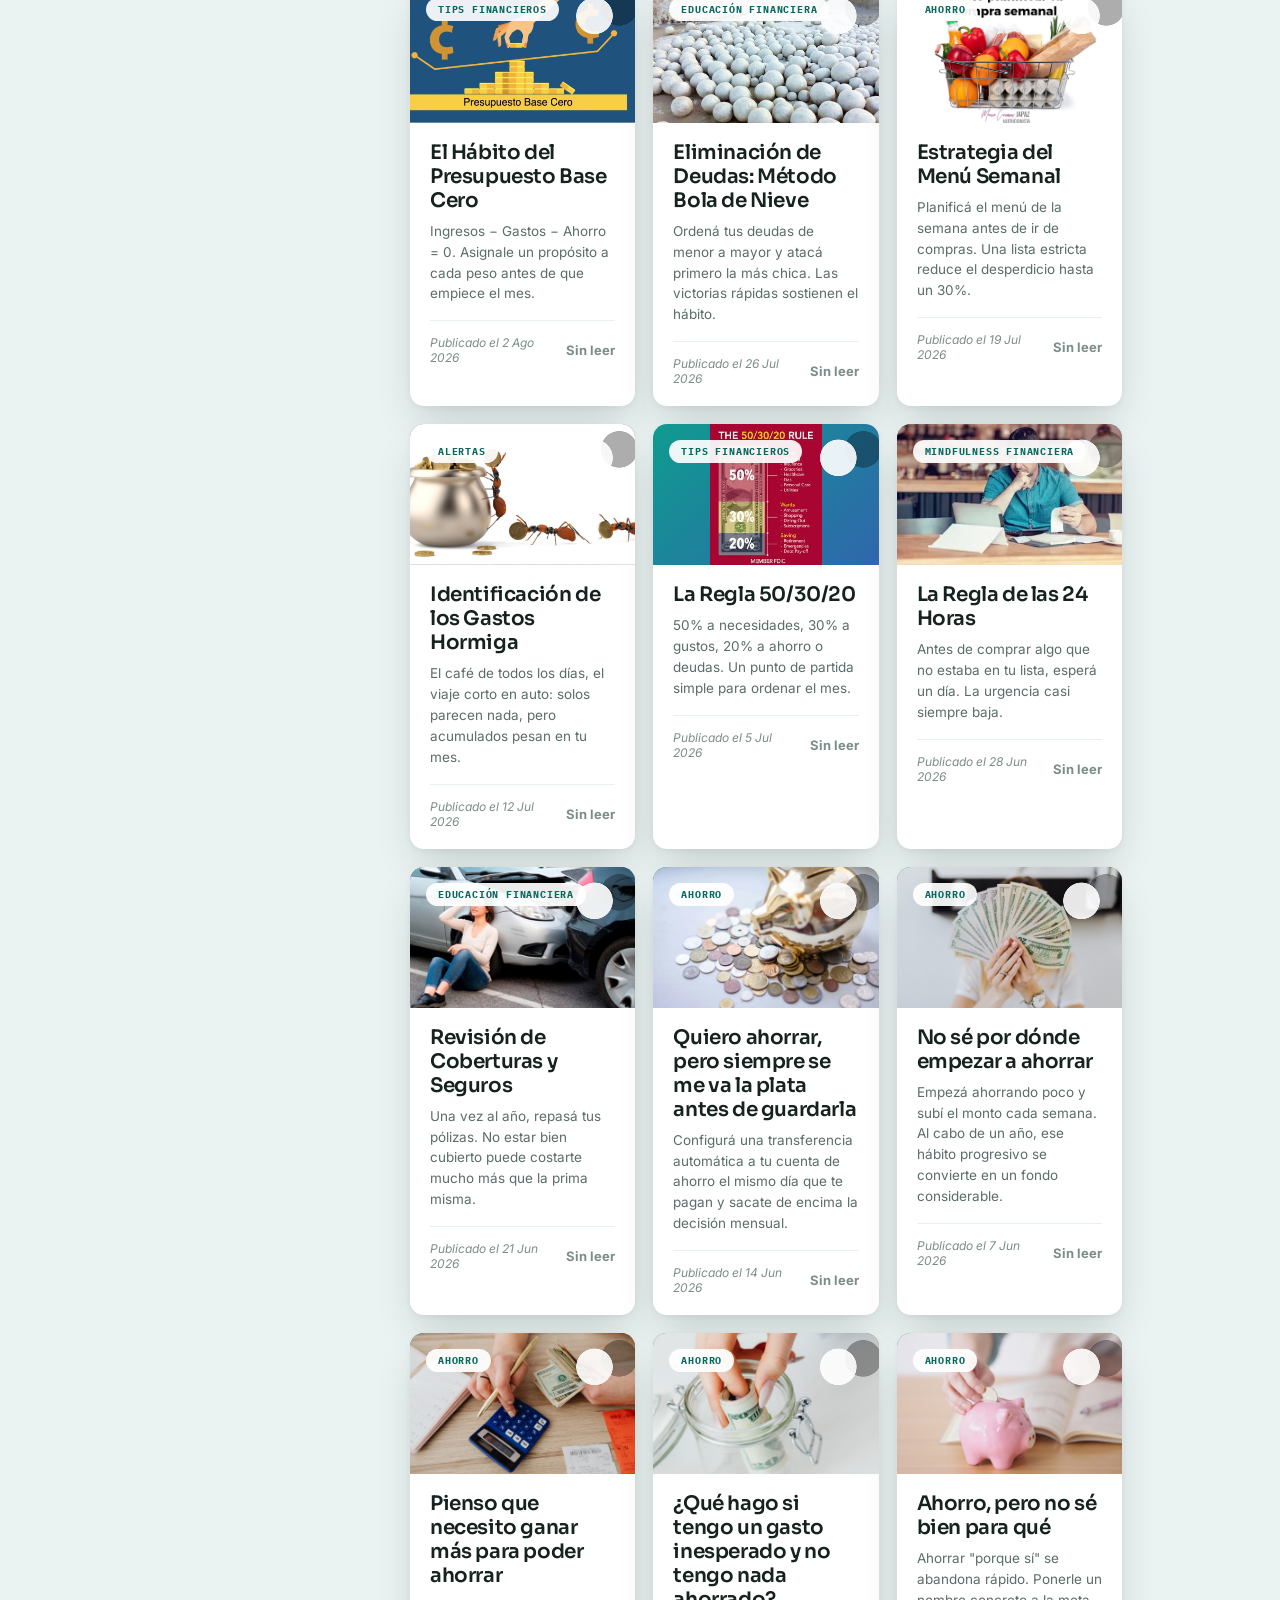
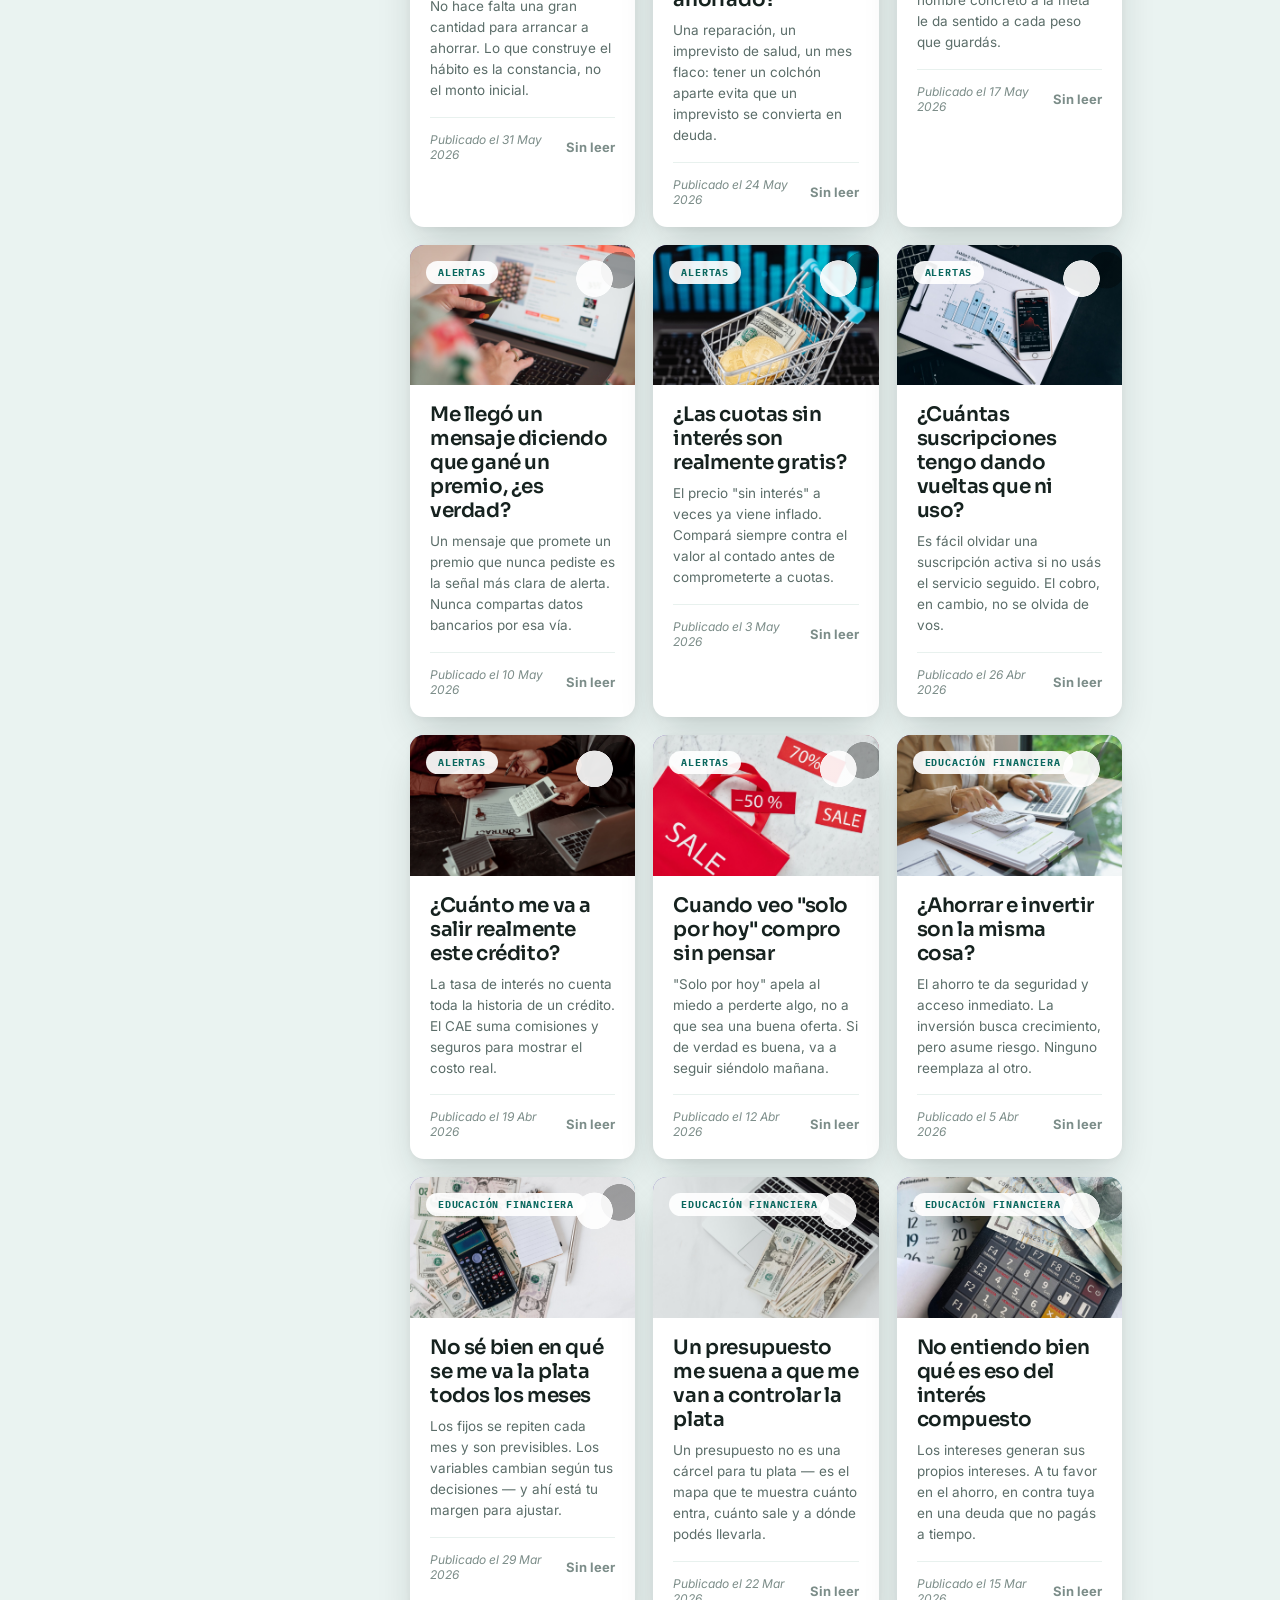
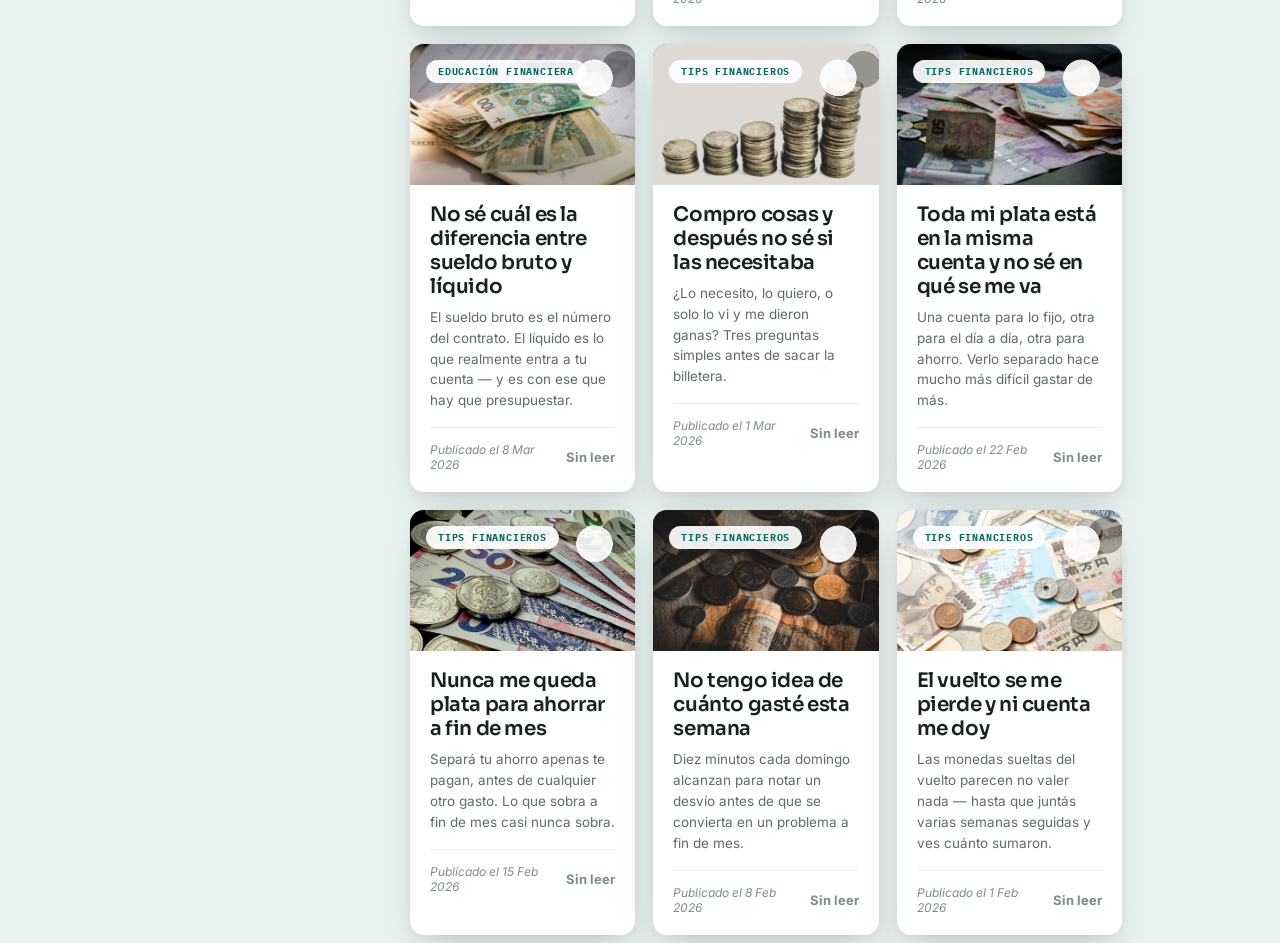
==== commit d98435ed: "Reemplazar emojis de títulos por SVG decorativos y compactar Resumen del día Saca la frase suelta qu" ====
--- a/index.html
+++ b/index.html
@@ -19,17 +19,26 @@
 </header>
 
 <div id="home-container" class="page">
-  <div class="section-head" style="margin-top:6px"><h2>📊 Resumen del día</h2></div>
+  <div class="section-head" style="margin-top:6px">
+    <h2 class="section-head-icon">
+      <svg viewBox="0 0 24 24" fill="none" stroke="currentColor" stroke-width="2" stroke-linecap="round" stroke-linejoin="round"><rect x="3" y="5" width="18" height="16" rx="3"/><path d="M3 10h18"/><path d="M8 3v4M16 3v4"/><path d="M8.5 15l2 2 4-4"/></svg>
+      <span>Resumen del día</span>
+    </h2>
+  </div>
   <div class="summary-list" id="home-summary"></div>
 
   <div id="home-challenge" hidden></div>
 
   <div class="calm-card">
-    <p class="calm-eyebrow">✨ Dosis de Calma</p>
+    <svg class="calm-card-deco" viewBox="0 0 160 160" fill="none" aria-hidden="true">
+      <path d="M118 26a58 58 0 1 0 0 108 46 46 0 0 1 0-108Z" stroke="var(--cyan)" stroke-width="5" opacity="0.22"/>
+      <circle cx="132" cy="30" r="2.4" fill="var(--cyan)" opacity="0.3"/>
+      <circle cx="146" cy="52" r="1.8" fill="var(--cyan)" opacity="0.24"/>
+    </svg>
+    <p class="calm-eyebrow">Dosis de Calma</p>
     <p class="calm-quote" id="home-calm-quote">""</p>
   </div>
 
-  <p class="section-sub" style="margin-top:28px">Hacerlo bien hoy para estar tranquilo mañana.</p>
   <div class="featured-tip" id="home-featured-tip" hidden></div>
 
   <div class="cat-filter" id="home-cat-filter"></div>
--- a/styles.css
+++ b/styles.css
@@ -261,6 +261,17 @@
   font-weight: 700;
   margin: 0;
 }
+.section-head h2.section-head-icon {
+  display: flex;
+  align-items: center;
+  gap: 8px;
+}
+.section-head-icon svg {
+  width: 17px;
+  height: 17px;
+  flex-shrink: 0;
+  color: var(--cyan-ink);
+}
 .section-sub {
   color: var(--ink-dim);
   font-size: 13.5px;
@@ -284,19 +295,20 @@
 
 .summary-card {
   display: flex;
-  flex-direction: column;
-  gap: 12px;
+  align-items: center;
+  flex-wrap: wrap;
+  gap: 10px 16px;
   background: none;
   border: none;
-  padding: 18px 22px;
+  padding: 14px 22px;
   transition: background 0.15s ease;
 }
 .summary-card:active { background: var(--border-soft); }
 .summary-card + .summary-card { border-top: 1px solid var(--border-soft); }
 .summary-card.is-overdue { background: linear-gradient(90deg, var(--red-pastel), var(--card) 70%); }
 
-.summary-card-top { display: flex; align-items: center; gap: 16px; }
-.summary-card-bottom { display: flex; align-items: center; justify-content: flex-end; gap: 10px; flex-wrap: wrap; }
+.summary-card-top { display: flex; align-items: center; gap: 16px; flex: 1 1 220px; min-width: 0; }
+.summary-card-bottom { display: flex; align-items: center; justify-content: flex-end; gap: 10px; flex-wrap: wrap; flex-shrink: 0; }
 
 /* ---------- anillo de ciclo (vencimientos) ---------- */
 /* Barrido real: día 1 del mes = casi vacío, día de vencimiento = anillo
@@ -481,13 +493,26 @@
 /* ---------- dosis de calma ---------- */
 
 .calm-card {
+  position: relative;
+  overflow: hidden;
   border-radius: var(--rl);
   padding: 24px 22px;
   margin: 26px 0 4px;
   background: linear-gradient(135deg, #dff6f1, #eef7f2 55%, #f2f0fb);
   border: 1px solid rgba(15,155,143,0.18);
 }
+.calm-card-deco {
+  position: absolute;
+  z-index: 0;
+  top: -18px;
+  right: -22px;
+  width: 150px;
+  height: 150px;
+  pointer-events: none;
+}
 .calm-eyebrow {
+  position: relative;
+  z-index: 1;
   font-family: var(--font-mono);
   font-size: 11px;
   font-weight: 600;
@@ -497,6 +522,8 @@
   margin: 0 0 12px;
 }
 .calm-quote {
+  position: relative;
+  z-index: 1;
   font-family: var(--font-display);
   letter-spacing: var(--tracking-display);
   font-style: normal;
@@ -702,11 +729,26 @@
 /* ---------- tip de la semana (destacado, fijo, fuera del grid) ---------- */
 
 .featured-tip {
+  position: relative;
+  overflow: hidden;
   border-radius: var(--rl);
   padding: 22px 22px 20px;
   margin: 18px 0 22px;
   background: linear-gradient(135deg, #e4f6f2, #eef5ff 55%, #f4f0fb);
   border: 1px solid rgba(105,82,179,0.22);
+}
+.featured-tip-deco {
+  position: absolute;
+  z-index: 0;
+  top: -14px;
+  right: -20px;
+  width: 130px;
+  height: 130px;
+  pointer-events: none;
+}
+.featured-tip-body {
+  position: relative;
+  z-index: 1;
 }
 .featured-tip-eyebrow {
   font-family: var(--font-mono);
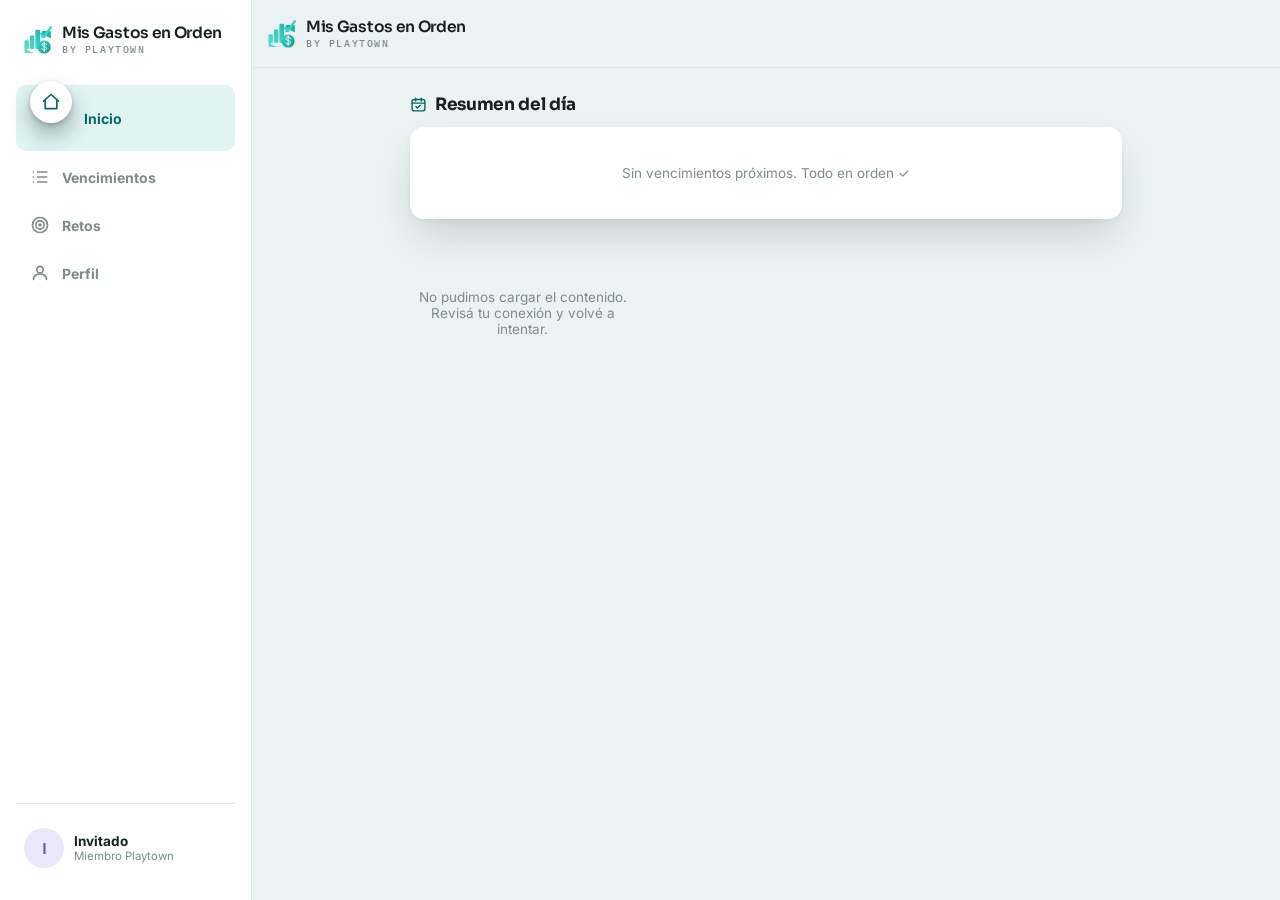
==== commit 0522604e: "Migrar el contenido editorial a WordPress Las notas, los retos semanales, el tip de la semana y las " ====
--- a/index.html
+++ b/index.html
@@ -77,7 +77,7 @@
   </div>
 </nav>
 
-<script src="mock-data.js"></script>
+<script src="app-data.js"></script>
 <script src="app.js"></script>
 </body>
 </html>
